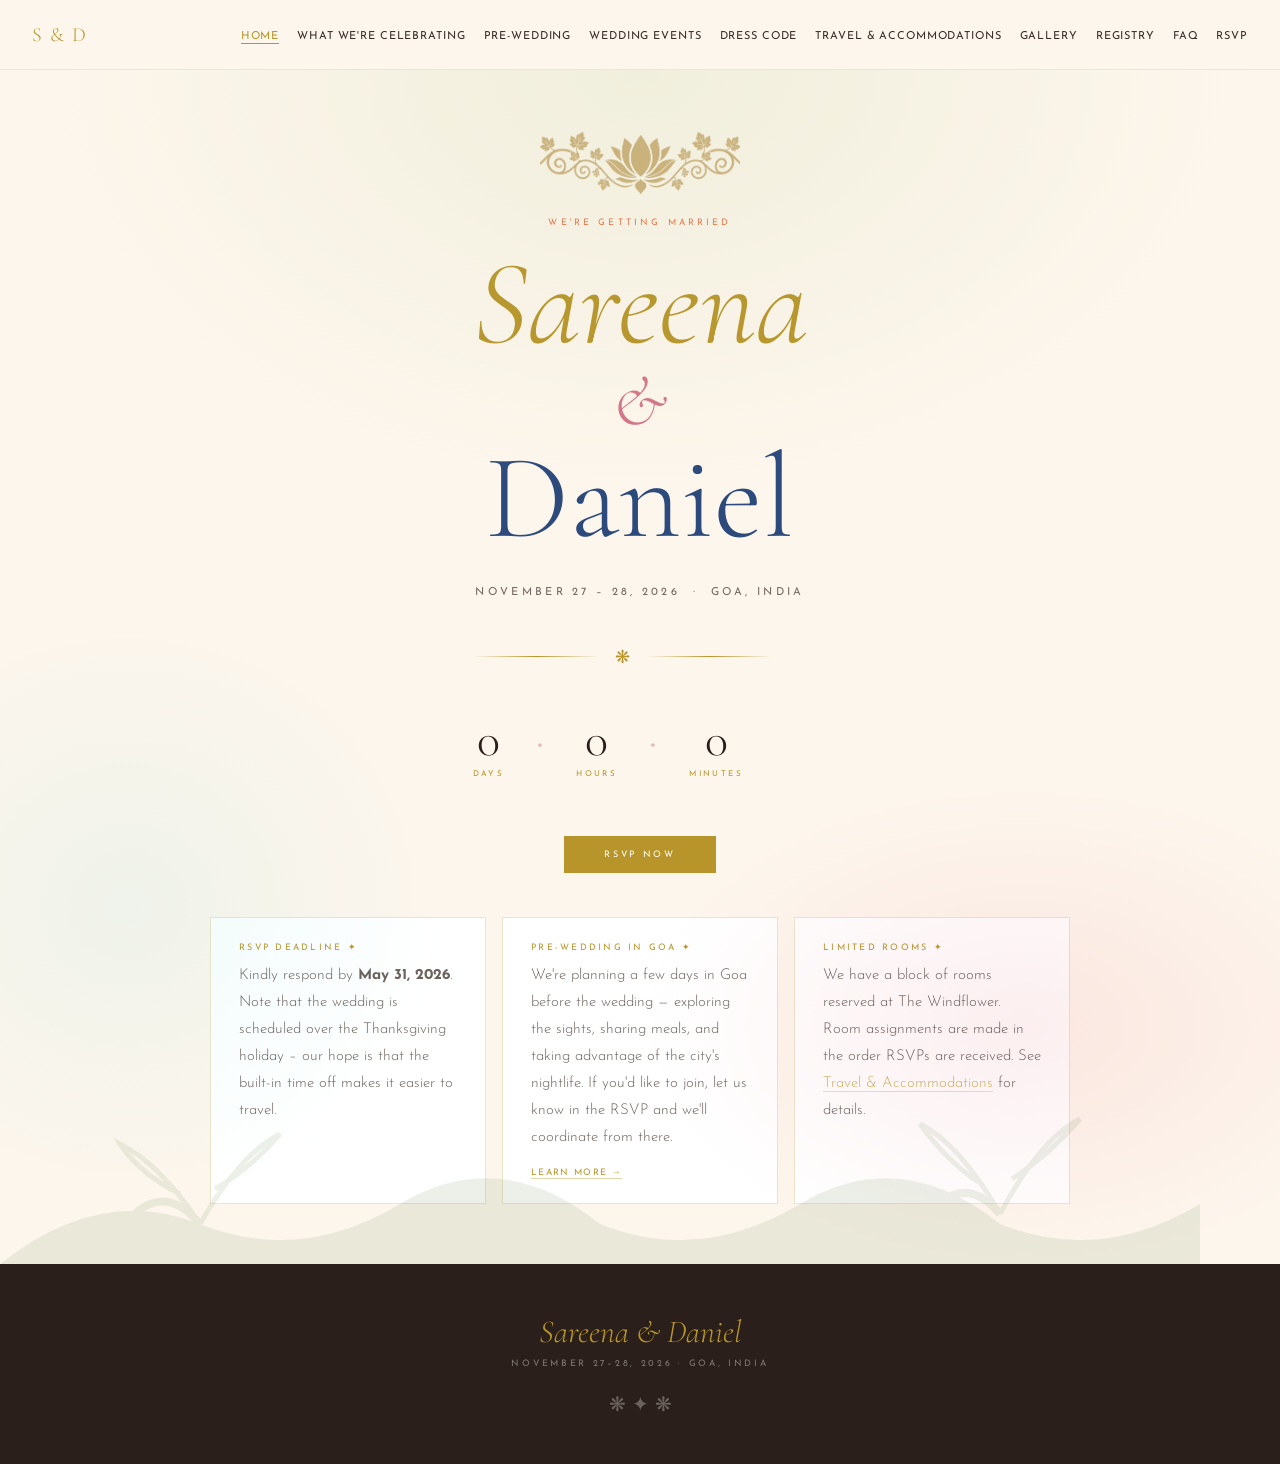
==== index.html @ e0ed277d "Update index.html" ====
<!DOCTYPE html>
<html lang="en">
<head>
<meta charset="UTF-8">
<meta name="viewport" content="width=device-width, initial-scale=1.0">
<title>Home — Sareena & Daniel · November 2026 · Goa</title>
<meta property="og:title" content="Sareena & Daniel · November 2026 · Goa">
<meta property="og:description" content="We're getting married! Join us November 27–28, 2026 in Goa, India.">
<meta property="og:image" content="https://dramirezraftree.github.io/sareenadanielwedding/og-image.jpg">
<meta property="og:url" content="https://dramirezraftree.github.io/sareenadanielwedding/">
<meta property="og:type" content="website">
<meta name="twitter:card" content="summary_large_image">
<link href="https://fonts.googleapis.com/css2?family=Cormorant+Garamond:ital,wght@0,300;0,400;0,600;1,300;1,400&family=Josefin+Sans:wght@200;300;400&family=Noto+Serif:ital@0;1&display=swap" rel="stylesheet">
<link rel="stylesheet" href="styles.css">
</head>
<body>

<nav>
  <a class="nav-monogram" href="index.html">S & D</a>
  <button class="hamburger" onclick="toggleMenu()">&#9776;</button>
  <ul class="nav-links" id="nav-links">
    <li><a href="index.html" class="active-nav">Home</a></li>
    <li><a href="concept.html">What We're Celebrating</a></li>
    <li><a href="prewedding.html">Pre-Wedding</a></li>
    <li><a href="events.html">Wedding Events</a></li>
    <li><a href="dresscode.html">Dress Code</a></li>
    <li><a href="travel.html">Travel & Accommodations</a></li>
    <li><a href="story.html">Gallery</a></li>
    <li><a href="registry.html">Registry</a></li>
    <li><a href="faq.html">FAQ</a></li>
    <li><a href="rsvp.html">RSVP</a></li>
  </ul>
</nav>

<main id="home" class="page-content">
  <div class="home-hero">

    <!-- Top: centered names, countdown, RSVP -->
    <div class="home-hero-left">
      <div class="home-ornament"><img src="lotus-wide.png" style="width:200px;opacity:1;display:block;margin:0 auto;" alt="lotus ornament"></div>
      <p class="home-eyebrow">We're getting married</p>
      <h1 class="home-names">
        <em>Sareena</em>
        <span class="home-ampersand">&</span>
        <span style="color: #2c4a7c;">Daniel</span>
      </h1>
      <p class="home-date">November 27 – 28, 2026 &nbsp;·&nbsp; Goa, India</p>

      <div class="home-divider">
        <div class="home-divider-line"></div>
        <div class="home-divider-lotus">❋</div>
        <div class="home-divider-line"></div>
      </div>

      <div class="countdown" id="countdown">
        <div class="countdown-unit">
          <span class="countdown-num" id="cd-days">—</span>
          <span class="countdown-label">Days</span>
        </div>
        <div class="countdown-dot">·</div>
        <div class="countdown-unit">
          <span class="countdown-num" id="cd-hours">—</span>
          <span class="countdown-label">Hours</span>
        </div>
        <div class="countdown-dot">·</div>
        <div class="countdown-unit">
          <span class="countdown-num" id="cd-mins">—</span>
          <span class="countdown-label">Minutes</span>
        </div>
      </div>

      <a class="btn-primary" href="https://docs.google.com/forms/d/e/1FAIpQLSeM3BhTNq87W_HcuLOuy0IETCmvkxJGmDR7lb1H-H3e1iLuJg/viewform?usp=dialog" target="_blank"><span>RSVP Now</span></a>
    </div>

    <!-- Bottom: three cards side by side -->
    <div class="home-hero-right">
      <div class="home-info-cards">

        <div class="home-info-card">
          <div class="home-info-card-label">RSVP Deadline ✦</div>
          <p>Kindly respond by <strong>May 31, 2026</strong>. Note that the wedding is scheduled over the Thanksgiving holiday – our hope is that the built-in time off makes it easier to travel.</p>
        </div>

        <div class="home-info-card">
          <div class="home-info-card-label">Pre-Wedding in Goa ✦</div>
          <p>We're planning a few days in Goa before the wedding — exploring the sights, sharing meals, and taking advantage of the city's nightlife. If you'd like to join, let us know in the RSVP and we'll coordinate from there.</p>
          <a href="prewedding.html" class="home-info-card-link">Learn more →</a>
        </div>

        <div class="home-info-card">
          <div class="home-info-card-label">Limited Rooms ✦</div>
          <p>We have a block of rooms reserved at The Windflower. Room assignments are made in the order RSVPs are received. See <a href="travel.html" class="home-info-card-inline-link">Travel & Accommodations</a> for details.</p>
        </div>

      </div>
    </div>

  </div>

  <!-- Decorative tropical element -->
  <svg class="home-palms" viewBox="0 0 1200 200" xmlns="http://www.w3.org/2000/svg" preserveAspectRatio="xMidYMax slice">
    <path d="M0,200 Q100,120 200,160 Q300,200 400,140 Q500,80 600,160 Q700,200 800,140 Q900,80 1000,160 Q1100,200 1200,140 L1200,200 Z" fill="#6b8c52"/>
    <path d="M100,200 Q150,100 200,160" stroke="#6b8c52" stroke-width="8" fill="none"/>
    <path d="M200,160 Q160,100 120,80 Q140,110 180,130" stroke="#6b8c52" stroke-width="5" fill="none"/>
    <path d="M200,160 Q240,90 280,70 Q250,105 215,125" stroke="#6b8c52" stroke-width="5" fill="none"/>
    <path d="M900,200 Q950,90 1000,150" stroke="#6b8c52" stroke-width="8" fill="none"/>
    <path d="M1000,150 Q960,80 920,60 Q945,95 978,118" stroke="#6b8c52" stroke-width="5" fill="none"/>
    <path d="M1000,150 Q1040,75 1080,55 Q1048,92 1012,115" stroke="#6b8c52" stroke-width="5" fill="none"/>
  </svg>
</main>

<footer>
  <div class="footer-names">Sareena & Daniel</div>
  <div class="footer-date">November 27–28, 2026 · Goa, India</div>
  <div class="footer-motif">❋ ✦ ❋</div>
</footer>

<script>
  function toggleMenu() {
    const nav = document.getElementById('nav-links');
    nav.classList.toggle('open');
  }

  document.addEventListener('DOMContentLoaded', function() {
    function updateCountdown() {
      const wedding = new Date('2026-11-27T10:00:00+05:30');
      const now = new Date();
      const diff = wedding - now;
      if (diff <= 0) {
        document.getElementById('cd-days').textContent = '0';
        document.getElementById('cd-hours').textContent = '0';
        document.getElementById('cd-mins').textContent = '0';
        return;
      }
      const days  = Math.floor(diff / 86400000);
      const hours = Math.floor((diff % 86400000) / 3600000);
      const mins  = Math.floor((diff % 3600000) / 60000);
      document.getElementById('cd-days').textContent  = days;
      document.getElementById('cd-hours').textContent = hours;
      document.getElementById('cd-mins').textContent  = mins;
    }
    updateCountdown();
    setInterval(updateCountdown, 60000);
  });
</script>

</body>
</html>
---- styles.css ----
:root {
    --cream: #fdf6ed;
    --lotus-pink: #d4748a;
    --hibiscus: #e05c6a;
    --marigold: #e8a020;
    --palm-green: #6b8c52;
    --pistachio: #a8c47a;
    --coral: #e8724a;
    --saffron: #f0a030;
    --antique-gold: #b8952a;
    --temple-gold: #c8a040;
    --aqua: #48c8c8;
    --periwinkle: #8898d0;
    --seafoam: #68c8a0;
    --dusty-blue: #5878a8;
    --pearl: #f0ece4;
    --sand: #d4c4a0;
    --deep: #2a1f1a;
    --text: #3a2e28;
    --nav-h: 70px;
  }

  * { margin: 0; padding: 0; box-sizing: border-box; }

  html { scroll-behavior: smooth; }

  body {
    font-family: 'Josefin Sans', sans-serif;
    background: var(--cream);
    color: var(--text);
    overflow-x: hidden;
  }

  /* ── NAV ── */
  nav {
    position: fixed;
    top: 0; left: 0; right: 0;
    height: var(--nav-h);
    z-index: 1000;
    display: flex;
    align-items: center;
    justify-content: space-between;
    padding: 0 32px;
    background: rgba(253, 246, 237, 0.92);
    backdrop-filter: blur(12px);
    border-bottom: 1px solid rgba(184,149,42,0.18);
    transition: all 0.3s ease;
  }

  .nav-monogram {
    font-family: 'Cormorant Garamond', serif;
    font-size: 20px;
    font-weight: 300;
    letter-spacing: 0.08em;
    color: var(--antique-gold);
    text-decoration: none;
    cursor: pointer;
    white-space: nowrap;
    flex-shrink: 0;
  }

  .nav-links {
    display: flex;
    gap: 18px;
    list-style: none;
    flex-wrap: nowrap;
  }

  .nav-links a {
    font-size: 11px;
    letter-spacing: 0.08em;
    text-transform: uppercase;
    color: var(--text);
    text-decoration: none;
    cursor: pointer;
    position: relative;
    padding-bottom: 2px;
    transition: color 0.2s;
    white-space: nowrap;
  }

  .nav-links a::after {
    content: '';
    position: absolute;
    bottom: 0; left: 0; right: 100%;
    height: 1px;
    background: var(--antique-gold);
    transition: right 0.3s ease;
  }

  .nav-links a:hover { color: var(--antique-gold); }
  .nav-links a:hover::after { right: 0; }

  /* Active nav link */
  .nav-links a.active-nav {
    color: var(--antique-gold);
  }
  .nav-links a.active-nav::after {
    right: 0;
  }

  /* Hamburger button - hidden on desktop */
  .hamburger {
    display: none;
    background: none;
    border: none;
    font-size: 24px;
    cursor: pointer;
    color: var(--antique-gold);
  }

  /* ── PAGES ── */
  .page-content {
    display: block;
    min-height: 100vh;
    padding-top: var(--nav-h);
    animation: fadeUp 0.6s ease both;
  }

  @keyframes fadeUp {
    from { opacity: 0; transform: translateY(24px); }
    to   { opacity: 1; transform: translateY(0); }
  }

  /* ══════════════════════════════════════
     HOME PAGE
  ══════════════════════════════════════ */
  #home {
    background: var(--cream);
    position: relative;
    overflow: hidden;
  }

  .home-hero {
    min-height: calc(100vh - var(--nav-h));
    display: flex;
    flex-direction: column;
    align-items: center;
    justify-content: center;
    text-align: center;
    position: relative;
    padding: 60px 40px;
  }

  .home-hero::before {
    content: '';
    position: absolute;
    inset: 0;
    background:
      radial-gradient(ellipse 80% 60% at 50% 0%, rgba(168,196,122,0.15) 0%, transparent 60%),
      radial-gradient(ellipse 60% 40% at 80% 80%, rgba(224,92,106,0.10) 0%, transparent 50%),
      radial-gradient(ellipse 50% 50% at 10% 70%, rgba(72,200,200,0.08) 0%, transparent 50%);
    pointer-events: none;
  }

  .home-ornament {
    color: var(--antique-gold);
    font-size: 32px;
    opacity: 0.6;
    margin-bottom: 24px;
    animation: float 4s ease-in-out infinite;
  }

  @keyframes float {
    0%,100% { transform: translateY(0); }
    50% { transform: translateY(-8px); }
  }

  .home-eyebrow {
    font-size: 9px;
    letter-spacing: 0.35em;
    text-transform: uppercase;
    color: var(--coral);
    margin-bottom: 20px;
  }

  .home-names {
    font-family: 'Cormorant Garamond', serif;
    font-size: clamp(64px, 10vw, 120px);
    font-weight: 300;
    line-height: 0.95;
    color: var(--deep);
    margin-bottom: 8px;
  }

  .home-names em {
    font-style: italic;
    color: var(--antique-gold);
  }

  .home-ampersand {
    display: block;
    font-family: 'Cormorant Garamond', serif;
    font-size: clamp(40px, 6vw, 72px);
    font-style: italic;
    color: var(--lotus-pink);
    line-height: 1;
    margin: 4px 0;
  }

  .home-date {
    font-size: 11px;
    letter-spacing: 0.3em;
    text-transform: uppercase;
    color: var(--text);
    opacity: 0.7;
    margin: 32px 0 48px;
  }

  .home-divider {
    display: flex;
    align-items: center;
    gap: 16px;
    margin-bottom: 48px;
    width: 300px;
  }

  .home-divider-line {
    flex: 1;
    height: 1px;
    background: linear-gradient(to right, transparent, var(--antique-gold), transparent);
  }

  .home-divider-lotus {
    color: var(--antique-gold);
    font-size: 18px;
  }

  .countdown {
    display: flex;
    gap: 32px;
    margin-bottom: 56px;
  }

  .countdown-unit {
    text-align: center;
  }

  .countdown-num {
    font-family: 'Cormorant Garamond', serif;
    font-size: 48px;
    font-weight: 300;
    color: var(--deep);
    line-height: 1;
    display: block;
  }

  .countdown-label {
    font-size: 8px;
    letter-spacing: 0.3em;
    text-transform: uppercase;
    color: var(--antique-gold);
    margin-top: 4px;
  }

  .countdown-dot {
    font-family: 'Cormorant Garamond', serif;
    font-size: 40px;
    color: var(--lotus-pink);
    align-self: center;
    margin-bottom: 16px;
    opacity: 0.5;
  }

  .btn-primary {
    display: inline-block;
    padding: 14px 40px;
    background: var(--antique-gold);
    color: white;
    font-size: 9px;
    letter-spacing: 0.3em;
    text-transform: uppercase;
    text-decoration: none;
    cursor: pointer;
    border: none;
    transition: all 0.3s ease;
    position: relative;
    overflow: hidden;
  }

  .btn-primary::before {
    content: '';
    position: absolute;
    inset: 0;
    background: var(--coral);
    transform: scaleX(0);
    transform-origin: left;
    transition: transform 0.3s ease;
  }

  .btn-primary:hover::before { transform: scaleX(1); }
  .btn-primary span { position: relative; z-index: 1; }

  .home-palms {
    position: absolute;
    bottom: 0;
    left: 0; right: 0;
    height: 200px;
    pointer-events: none;
    opacity: 0.12;
  }

  /* Home info cards */
  .home-info-cards {
    display: grid;
    grid-template-columns: 1fr 1fr 1fr;
    gap: 16px;
    width: 100%;
    max-width: 860px;
    margin: 40px auto 0;
  }

  .home-info-card {
    padding: 24px 28px;
    border: 1px solid rgba(184,149,42,0.25);
    text-align: left;
    background: white;
  }

  .home-info-card-label {
    font-size: 9px;
    letter-spacing: 0.25em;
    text-transform: uppercase;
    color: var(--antique-gold);
    margin-bottom: 10px;
  }

  .home-info-card p {
    font-size: 13px;
    line-height: 1.8;
    color: var(--text);
    opacity: 0.75;
    font-weight: 300;
    margin-bottom: 12px;
  }

  .home-info-card p:last-child {
    margin-bottom: 0;
  }

  .home-info-card-link {
    font-size: 9px;
    letter-spacing: 0.15em;
    text-transform: uppercase;
    color: var(--antique-gold);
    text-decoration: none;
    border-bottom: 1px solid rgba(184,149,42,0.4);
    padding-bottom: 1px;
  }

  .home-info-card-inline-link {
    color: var(--antique-gold);
    text-decoration: none;
    border-bottom: 1px solid rgba(184,149,42,0.4);
  }

  /* ══════════════════════════════════════
     PAGE HEADER (shared)
  ══════════════════════════════════════ */
  .page-header {
    padding: 80px 60px 48px;
    text-align: center;
    position: relative;
  }

  .page-eyebrow {
    font-size: 9px;
    letter-spacing: 0.35em;
    text-transform: uppercase;
    color: var(--coral);
    margin-bottom: 16px;
  }

  .page-title {
    font-family: 'Cormorant Garamond', serif;
    font-size: clamp(40px, 6vw, 72px);
    font-weight: 300;
    font-style: italic;
    color: var(--deep);
    line-height: 1.1;
  }

  .page-rule {
    width: 60px;
    height: 1px;
    background: var(--antique-gold);
    margin: 24px auto 0;
  }

  /* ══════════════════════════════════════
     STORY PAGE
  ══════════════════════════════════════ */
  .story-timeline {
    max-width: 760px;
    margin: 0 auto;
    padding: 40px 40px 100px;
  }

  .story-item {
    display: grid;
    grid-template-columns: 120px 1px 1fr;
    gap: 0 32px;
    margin-bottom: 64px;
    position: relative;
  }

  .story-year {
    font-family: 'Cormorant Garamond', serif;
    font-size: 36px;
    font-weight: 300;
    color: var(--antique-gold);
    text-align: right;
    line-height: 1;
    padding-top: 4px;
  }

  .story-line {
    background: linear-gradient(to bottom, var(--antique-gold), transparent);
    position: relative;
  }

  .story-line::before {
    content: '';
    position: absolute;
    top: 8px;
    left: 50%;
    transform: translateX(-50%);
    width: 10px;
    height: 10px;
    border-radius: 50%;
    background: var(--antique-gold);
    box-shadow: 0 0 0 3px var(--cream), 0 0 0 4px var(--antique-gold);
  }

  .story-content { padding-top: 0; }

  .story-title {
    font-family: 'Cormorant Garamond', serif;
    font-size: 24px;
    font-weight: 400;
    color: var(--deep);
    margin-bottom: 10px;
  }

  .story-text {
    font-size: 13px;
    line-height: 1.8;
    color: var(--text);
    opacity: 0.8;
    font-weight: 300;
  }

  .story-tag {
    display: inline-block;
    margin-top: 12px;
    padding: 4px 12px;
    font-size: 8px;
    letter-spacing: 0.2em;
    text-transform: uppercase;
    border: 1px solid currentColor;
  }

  /* ══════════════════════════════════════
     EVENTS PAGE
  ══════════════════════════════════════ */
  .events-grid {
    display: grid;
    grid-template-columns: 1fr;
    gap: 2px;
    padding: 0 0 80px;
    max-width: 1100px;
    margin: 0 auto;
  }

  .events-day-header {
    display: flex;
    align-items: center;
    gap: 20px;
    padding: 48px 40px 28px;
  }

  .events-day-rule {
    flex: 1;
    height: 1px;
    background: rgba(184,149,42,0.25);
  }

  .events-day-label {
    display: flex;
    flex-direction: row;
    align-items: baseline;
    gap: 16px;
    white-space: nowrap;
  }

  .events-day-number {
    font-family: 'Cormorant Garamond', serif;
    font-size: 42px;
    font-weight: 400;
    color: var(--deep);
    letter-spacing: 0.02em;
    line-height: 1;
  }

  .events-day-date {
    font-size: 9px;
    letter-spacing: 0.2em;
    text-transform: uppercase;
    color: var(--antique-gold);
    white-space: nowrap;
  }

  .event-card {
    position: relative;
    overflow: hidden;
    display: grid;
    grid-template-columns: 360px 1fr;
    height: 480px;
    background: #fdf9f4;
    align-items: stretch;
    border: 1px solid rgba(184,149,42,0.15);
    margin-bottom: 16px;
  }

  .event-card-photo {
    overflow: hidden;
    position: relative;
    flex-shrink: 0;
    align-self: stretch;
    padding: 24px;
  }

  .event-card-photo img {
    width: 100%;
    height: 100%;
    object-fit: cover;
    object-position: center;
    display: block;
    border-radius: 4px;
    transition: transform 0.5s ease;
  }

  .event-card:hover .event-card-photo img {
    transform: scale(1.03);
  }

  .event-card-body {
    padding: 48px 52px 48px 28px;
    display: flex;
    flex-direction: column;
    gap: 28px;
    overflow: hidden;
  }

  .event-card.mehendi { background: rgba(168,196,122,0.12); }
  .event-card.sangeet { background: rgba(168,168,224,0.12); }
  .event-card.haldi   { background: rgba(240,184,48,0.10); }
  .event-card.wedding { background: rgba(232,114,74,0.10); }
  .event-card.reception { background: rgba(184,192,200,0.12); }

  .event-card-top {
    display: flex;
    flex-direction: column;
  }

  .event-card-title {
    display: flex;
    flex-direction: column;
    margin-bottom: 20px;
  }

  .event-card-meta {
    display: flex;
    flex-direction: row;
    align-items: center;
    gap: 32px;
    flex-wrap: wrap;
  }

  .event-card-divider {
    height: 1px;
    background: rgba(58,46,40,0.12);
  }

  .event-description {
    font-size: 13px;
    line-height: 1.9;
    color: var(--text);
    font-weight: 300;
    max-width: 820px;
    opacity: 0.85;
  }

  .event-icon {
    font-size: 32px;
    margin-bottom: 12px;
    opacity: 0.9;
  }

  .event-name {
    font-family: 'Cormorant Garamond', serif;
    font-size: 48px;
    font-weight: 300;
    color: var(--deep);
    line-height: 1;
    margin-bottom: 12px;
  }

  .event-subtitle {
    font-size: 9px;
    letter-spacing: 0.25em;
    text-transform: uppercase;
    color: var(--antique-gold);
    margin-bottom: 0;
  }

  .event-details {
    display: flex;
    flex-direction: column;
    gap: 6px;
  }

  .event-detail {
    display: flex;
    align-items: center;
    gap: 10px;
    font-size: 12px;
    color: var(--text);
    font-weight: 300;
    opacity: 0.75;
  }

  .event-detail-icon { font-size: 14px; opacity: 0.8; }

  .event-palette {
    display: flex;
    gap: 6px;
    margin-top: 20px;
  }

  .palette-dot {
    width: 16px;
    height: 16px;
    border-radius: 50%;
    border: 2px solid rgba(255,255,255,0.5);
  }

  /* ══════════════════════════════════════
     DRESS CODE PAGE
  ══════════════════════════════════════ */
  .dress-intro {
    max-width: 680px;
    margin: 0 auto;
    padding: 0 40px 60px;
    text-align: center;
  }

  .dress-intro p {
    font-size: 14px;
    line-height: 1.9;
    color: var(--text);
    opacity: 0.8;
    font-weight: 300;
  }

  .dress-events {
    display: grid;
    grid-template-columns: 1fr;
    gap: 24px;
    max-width: 1000px;
    margin: 0 auto;
    padding: 0 40px 80px;
  }

  .dress-card {
    border: 1px solid rgba(184,149,42,0.2);
    padding: 40px 36px;
    position: relative;
    background: white;
    transition: box-shadow 0.3s ease;
  }

  .dress-card:hover {
    box-shadow: 0 12px 40px rgba(184,149,42,0.12);
  }

  .dress-card-accent {
    position: absolute;
    top: 0; left: 0;
    width: 4px;
    height: 100%;
  }

  .dress-card.mehendi .dress-card-accent { background: linear-gradient(to bottom, #a8c47a, #d4748a); }
  .dress-card.sangeet .dress-card-accent { background: linear-gradient(to bottom, #8898d0, #48c8c8); }
  .dress-card.haldi .dress-card-accent   { background: linear-gradient(to bottom, #f5d76e, #e8a020); }
  .dress-card.wedding-ceremony .dress-card-accent { background: linear-gradient(to bottom, #e8724a, #c8a040); }
  .dress-card.reception .dress-card-accent { background: linear-gradient(to bottom, #e8e0d0, #7898b8); }

  .dress-event-name {
    font-family: 'Cormorant Garamond', serif;
    font-size: 28px;
    font-weight: 400;
    color: var(--deep);
    margin-bottom: 4px;
  }

  .dress-event-time {
    font-size: 9px;
    letter-spacing: 0.2em;
    text-transform: uppercase;
    color: var(--antique-gold);
    margin-bottom: 8px;
  }

  /* Theme name — second dress-event-time in each card */
  .dress-card-header .dress-event-time:last-child {
    color: #a0a8b0;
    margin-bottom: 20px;
  }

  .dress-palette-label {
    font-size: 9px;
    letter-spacing: 0.2em;
    text-transform: uppercase;
    color: var(--text);
    opacity: 0.5;
    margin-bottom: 10px;
  }

  .dress-swatches {
    display: flex;
    gap: 8px;
    flex-wrap: wrap;
    margin-bottom: 20px;
  }

  .swatch {
    display: flex;
    flex-direction: column;
    align-items: center;
    gap: 4px;
  }

  .swatch-color {
    width: 32px;
    height: 32px;
    border-radius: 50%;
    border: 2px solid rgba(0,0,0,0.06);
  }

  .swatch-name {
    font-size: 7px;
    letter-spacing: 0.05em;
    text-transform: uppercase;
    color: var(--text);
    opacity: 0.5;
    text-align: center;
    max-width: 40px;
  }

  .dress-note {
    font-size: 12px;
    line-height: 1.8;
    color: var(--text);
    opacity: 0.7;
    font-weight: 300;
    border-top: 1px solid rgba(184,149,42,0.15);
    padding-top: 16px;
    margin-top: 4px;
  }

  .dress-general {
    background: linear-gradient(135deg, var(--deep) 0%, #3a2e28 100%);
    max-width: 1000px;
    margin: 0 auto 80px;
    padding: 56px 60px;
    display: grid;
    grid-template-columns: 1fr 1fr;
    gap: 48px;
    color: white;
  }

  .dress-general-title {
    font-family: 'Cormorant Garamond', serif;
    font-size: 28px;
    font-weight: 300;
    font-style: italic;
    color: var(--antique-gold);
    grid-column: 1 / -1;
    margin-bottom: -24px;
  }

  .dress-tip h4 {
    font-size: 9px;
    letter-spacing: 0.25em;
    text-transform: uppercase;
    color: var(--marigold);
    margin-bottom: 10px;
  }

  .dress-tip p {
    font-size: 13px;
    line-height: 1.8;
    color: rgba(255,255,255,0.75);
    font-weight: 300;
  }

  .dress-card-header {
    margin-bottom: 24px;
  }

  .dress-card-columns {
    display: grid;
    grid-template-columns: 1fr 1fr 1fr;
    gap: 32px;
    margin-bottom: 28px;
  }

  .dress-column-label {
    font-size: 8px;
    letter-spacing: 0.2em;
    text-transform: uppercase;
    color: var(--antique-gold);
    margin-bottom: 8px;
  }

  .dress-card-colors {
    border-top: 1px solid rgba(184,149,42,0.15);
    padding-top: 20px;
  }

  .dress-card-colors .dress-palette-label {
    margin-bottom: 12px;
  }

  .dress-card-colors .dress-swatches {
    flex-wrap: nowrap;
    gap: 20px;
  }

  .dress-card-colors .swatch-color {
    width: 44px;
    height: 44px;
  }

  /* ══════════════════════════════════════
     TRAVEL PAGE
  ══════════════════════════════════════ */
  .travel-sections {
    max-width: 900px;
    margin: 0 auto;
    padding: 0 40px 80px;
  }

  .travel-section {
    margin-bottom: 60px;
  }

  .travel-section-title {
    font-family: 'Cormorant Garamond', serif;
    font-size: 32px;
    font-weight: 400;
    color: var(--deep);
    margin-bottom: 8px;
    display: flex;
    align-items: center;
    gap: 12px;
  }

  .travel-section-rule {
    flex: 1;
    height: 1px;
    background: linear-gradient(to right, var(--antique-gold), transparent);
  }

  .travel-cards {
    display: grid;
    grid-template-columns: repeat(auto-fit, minmax(260px, 1fr));
    gap: 16px;
    margin-top: 24px;
  }

  #prewedding .travel-cards {
    grid-template-columns: 1fr 1fr;
  }

  #prewedding .travel-section:last-child .travel-cards {
    grid-template-columns: repeat(auto-fit, minmax(260px, 1fr));
  }

  .travel-card {
    background: white;
    border: 1px solid rgba(184,149,42,0.15);
    overflow: hidden;
  }

  .travel-card-image {
    width: 100%;
    aspect-ratio: 1 / 1;
    object-fit: cover;
    display: block;
    background: var(--pearl);
  }

  .travel-card-body {
    padding: 24px 24px 28px;
    display: flex;
    flex-direction: column;
  }

  .travel-card-body h4 {
    min-height: 52px;
  }

  .travel-card.travel-card-simple {
    padding: 28px 24px;
  }

  .travel-card.travel-card-simple h4 {
    min-height: 52px;
    display: flex;
    align-items: flex-start;
  }

  .travel-card h4 {
    font-family: 'Cormorant Garamond', serif;
    font-size: 20px;
    color: var(--deep);
    margin-bottom: 6px;
    display: flex;
    align-items: flex-start;
  }

  .travel-card .tag {
    display: inline-block;
    padding: 3px 10px;
    font-size: 7px;
    letter-spacing: 0.2em;
    text-transform: uppercase;
    background: var(--pearl);
    color: var(--antique-gold);
    margin-bottom: 12px;
  }

  .travel-card p {
    font-size: 12px;
    line-height: 1.8;
    color: var(--text);
    opacity: 0.7;
    font-weight: 300;
  }

  .travel-tip-box {
    background: linear-gradient(135deg, rgba(168,196,122,0.12), rgba(72,200,200,0.08));
    border: 1px solid rgba(168,196,122,0.3);
    padding: 28px 32px;
    margin-top: 20px;
  }

  .travel-tip-box h4 {
    font-size: 9px;
    letter-spacing: 0.25em;
    text-transform: uppercase;
    color: var(--palm-green);
    margin-bottom: 8px;
    word-break: break-word;
    hyphens: none;
    line-height: 1.6;
  }

  .travel-tip-box p {
    font-size: 13px;
    line-height: 1.8;
    color: var(--text);
    opacity: 0.75;
    font-weight: 300;
    margin-bottom: 16px;
  }

  .travel-tip-box p:last-child {
    margin-bottom: 0;
  }

  /* ══════════════════════════════════════
     REGISTRY PAGE
  ══════════════════════════════════════ */
  .registry-hero {
    max-width: 680px;
    margin: 0 auto;
    padding: 0 40px 60px;
    text-align: center;
  }

  .registry-hero p {
    font-size: 14px;
    line-height: 1.9;
    color: var(--text);
    opacity: 0.8;
    font-weight: 300;
  }

  .registry-cards {
    display: grid;
    grid-template-columns: repeat(auto-fit, minmax(280px, 1fr));
    gap: 24px;
    max-width: 900px;
    margin: 0 auto;
    padding: 0 40px 80px;
  }

  .registry-card {
    border: 1px solid rgba(184,149,42,0.2);
    padding: 48px 36px;
    text-align: center;
    transition: all 0.3s ease;
    background: white;
    cursor: pointer;
    display: flex;
    flex-direction: column;
    align-items: center;
  }

  .registry-card p {
    flex: 1;
  }

  .registry-card:hover {
    border-color: var(--antique-gold);
    box-shadow: 0 12px 48px rgba(184,149,42,0.15);
    transform: translateY(-4px);
  }

  .registry-card-icon { font-size: 40px; margin-bottom: 20px; }

  .registry-card-ornament {
    font-family: 'Cormorant Garamond', serif;
    font-size: 36px;
    color: var(--antique-gold);
    opacity: 0.6;
    margin-bottom: 20px;
    display: block;
  }

  .registry-card h3 {
    font-family: 'Cormorant Garamond', serif;
    font-size: 28px;
    font-weight: 400;
    color: var(--deep);
    margin-bottom: 12px;
  }

  .registry-card p {
    font-size: 12px;
    line-height: 1.8;
    color: var(--text);
    opacity: 0.65;
    font-weight: 300;
    margin-bottom: 28px;
  }

  .btn-outline {
    display: inline-block;
    padding: 11px 28px;
    border: 1px solid var(--antique-gold);
    font-size: 9px;
    letter-spacing: 0.2em;
    text-transform: uppercase;
    color: var(--antique-gold);
    text-decoration: none;
    cursor: pointer;
    transition: all 0.3s ease;
    background: none;
  }

  .btn-outline:hover {
    background: var(--antique-gold);
    color: white;
  }

  /* ══════════════════════════════════════
     RSVP PAGE
  ══════════════════════════════════════ */
  .rsvp-wrapper {
    max-width: 720px;
    margin: 0 auto;
    padding: 0 40px 80px;
  }

  .rsvp-note {
    text-align: center;
    background: linear-gradient(135deg, rgba(224,92,106,0.08), rgba(232,114,74,0.06));
    border: 1px solid rgba(224,92,106,0.2);
    padding: 28px 36px;
    margin-bottom: 40px;
  }

  .rsvp-note h3 {
    font-family: 'Cormorant Garamond', serif;
    font-size: 22px;
    color: var(--deep);
    margin-bottom: 8px;
  }

  .rsvp-note p {
    font-size: 12px;
    line-height: 1.8;
    color: var(--text);
    opacity: 0.75;
    font-weight: 300;
  }

  .rsvp-deadline {
    font-family: 'Cormorant Garamond', serif;
    font-size: 18px;
    color: var(--hibiscus);
    margin-top: 10px;
  }

  .rsvp-form-container {
    background: white;
    border: 1px solid rgba(184,149,42,0.15);
    padding: 8px;
    min-height: 600px;
    display: flex;
    align-items: center;
    justify-content: center;
    position: relative;
  }

  .rsvp-placeholder {
    text-align: center;
    padding: 60px 40px;
  }

  .rsvp-placeholder-icon { font-size: 48px; margin-bottom: 20px; opacity: 0.4; }

  .rsvp-placeholder-ornament {
    font-family: 'Cormorant Garamond', serif;
    font-size: 40px;
    color: var(--antique-gold);
    opacity: 0.4;
    margin-bottom: 20px;
    display: block;
  }

  .rsvp-placeholder h3 {
    font-family: 'Cormorant Garamond', serif;
    font-size: 28px;
    font-weight: 300;
    color: var(--deep);
    margin-bottom: 12px;
  }

  .rsvp-placeholder p {
    font-size: 12px;
    line-height: 1.8;
    color: var(--text);
    opacity: 0.55;
    font-weight: 300;
    max-width: 360px;
    margin: 0 auto 28px;
  }

  /* ══════════════════════════════════════
     FOOTER
  ══════════════════════════════════════ */
  footer {
    background: var(--deep);
    color: white;
    text-align: center;
    padding: 48px 40px;
  }

  .footer-names {
    font-family: 'Cormorant Garamond', serif;
    font-size: 32px;
    font-weight: 300;
    font-style: italic;
    color: var(--antique-gold);
    margin-bottom: 8px;
  }

  .footer-date {
    font-size: 9px;
    letter-spacing: 0.3em;
    text-transform: uppercase;
    color: rgba(255,255,255,0.4);
    margin-bottom: 24px;
  }

  .footer-motif { font-size: 20px; opacity: 0.3; }

  /* ══════════════════════════════════════
     DECORATIVE ELEMENTS
  ══════════════════════════════════════ */
  .lotus-divider {
    text-align: center;
    color: var(--antique-gold);
    font-size: 24px;
    opacity: 0.35;
    margin: 20px 0;
    letter-spacing: 12px;
  }

  /* ══════════════════════════════════════
     FAQ PAGE
  ══════════════════════════════════════ */
  .faq-sections {
    max-width: 820px;
    margin: 0 auto;
    padding: 0 40px 80px;
  }

  .faq-section {
    margin-bottom: 56px;
  }

  .faq-section-title {
    font-size: 9px;
    letter-spacing: 0.3em;
    text-transform: uppercase;
    color: var(--antique-gold);
    margin-bottom: 24px;
    padding-bottom: 10px;
    border-bottom: 1px solid rgba(184,149,42,0.2);
  }

  .faq-item {
    padding: 24px 0;
    border-bottom: 1px solid rgba(184,149,42,0.1);
  }

  .faq-q {
    font-family: 'Cormorant Garamond', serif;
    font-size: 20px;
    font-weight: 400;
    color: var(--deep);
    margin-bottom: 10px;
    line-height: 1.3;
  }

  .faq-a {
    font-size: 13px;
    line-height: 1.85;
    color: var(--text);
    opacity: 0.75;
    font-weight: 300;
  }

  .faq-a strong {
    color: var(--text);
    opacity: 1;
    font-weight: 400;
  }

  .faq-placeholder {
    display: inline-block;
    background: rgba(184,149,42,0.12);
    color: var(--antique-gold);
    font-size: 11px;
    padding: 2px 8px;
    border-radius: 2px;
    letter-spacing: 0.05em;
  }

  .faq-link {
    color: var(--antique-gold);
    text-decoration: none;
    border-bottom: 1px solid rgba(184,149,42,0.4);
    cursor: pointer;
  }

  .travel-section-intro {
    font-size: 13px;
    color: var(--text);
    opacity: 0.65;
    font-weight: 300;
    line-height: 1.8;
    margin-bottom: 28px;
  }

  .page-intro {
    font-size: 13px;
    opacity: 0.6;
    font-weight: 300;
    margin-top: 20px;
    max-width: 600px;
    margin-left: auto;
    margin-right: auto;
    line-height: 1.8;
  }

  /* ══════════════════════════════════════
     GALLERY PAGE
  ══════════════════════════════════════ */
  .gallery-wrapper {
    max-width: 1100px;
    margin: 0 auto;
    padding: 0 40px 100px;
  }

  .gallery-grid {
    display: grid;
    grid-template-columns: 1fr 1fr 1fr;
    gap: 5px;
  }

  .gallery-grid > div {
    overflow: hidden;
    min-height: 0;
  }

  .gallery-grid img {
    width: 100%;
    height: 100%;
    object-fit: cover;
    display: block;
    object-position: center;
  }

  /* ══════════════════════════════════════
     CONCEPT PAGE
  ══════════════════════════════════════ */
  .concept-body {
    max-width: 680px;
    margin: 0 auto;
    padding: 0 40px 100px;
  }

  .concept-ornament-top {
    text-align: center;
    font-size: 28px;
    color: var(--antique-gold);
    opacity: 0.5;
    margin-bottom: 40px;
  }

  .concept-ornament-bottom {
    text-align: center;
    font-size: 20px;
    color: var(--antique-gold);
    opacity: 0.35;
    margin-top: 48px;
    letter-spacing: 12px;
  }

  .concept-lead {
    font-family: 'Cormorant Garamond', serif;
    font-size: 28px;
    font-weight: 300;
    font-style: italic;
    color: var(--deep);
    line-height: 1.5;
    text-align: center;
    margin-bottom: 40px;
  }

  .concept-divider {
    display: flex;
    align-items: center;
    gap: 16px;
    margin: 40px 0;
  }

  .concept-divider-line {
    flex: 1;
    height: 1px;
    background: linear-gradient(to right, transparent, rgba(184,149,42,0.4), transparent);
  }

  .concept-divider-diamond {
    color: var(--antique-gold);
    font-size: 14px;
    opacity: 0.6;
    flex-shrink: 0;
  }

  .concept-text {
    font-size: 14px;
    line-height: 2;
    color: var(--text);
    opacity: 0.8;
    font-weight: 300;
    margin-bottom: 28px;
  }

  .concept-closing {
    font-family: 'Cormorant Garamond', serif;
    font-size: 22px;
    font-weight: 300;
    font-style: italic;
    color: var(--deep);
    line-height: 1.6;
    text-align: center;
    margin-bottom: 0;
  }

  /* ══════════════════════════════════════
     VENUE SHOWCASE
  ══════════════════════════════════════ */
  .venue-showcase {
    background: var(--deep);
    padding: 48px 40px 40px;
    margin-bottom: 28px;
  }

  .venue-showcase-eyebrow {
    font-size: 9px;
    letter-spacing: 0.25em;
    text-transform: uppercase;
    color: var(--antique-gold);
    margin-bottom: 12px;
  }

  .venue-showcase-title {
    font-family: 'Cormorant Garamond', serif;
    font-size: 36px;
    font-weight: 300;
    color: white;
    margin-bottom: 16px;
  }

  .venue-showcase-desc {
    font-size: 13px;
    line-height: 1.9;
    color: rgba(255,255,255,0.7);
    font-weight: 300;
    max-width: 680px;
    margin-bottom: 36px;
  }

  .venue-photo-grid {
    display: grid;
    grid-template-columns: 1fr 1fr;
    gap: 3px;
  }

  .venue-photo-cell {
    position: relative;
    overflow: hidden;
    aspect-ratio: 16 / 9;
  }

  .venue-photo-cell img {
    width: 100%;
    height: 100%;
    object-fit: cover;
    display: block;
  }

  .venue-photo-caption {
    position: absolute;
    bottom: 0;
    left: 0;
    right: 0;
    padding: 16px 20px;
    background: linear-gradient(to top, rgba(0,0,0,0.7), transparent);
  }

  .venue-photo-label {
    font-size: 9px;
    letter-spacing: 0.2em;
    text-transform: uppercase;
    color: var(--antique-gold);
    margin-bottom: 2px;
  }

  .venue-photo-desc {
    font-size: 12px;
    color: white;
    font-weight: 300;
  }

  /* ══════════════════════════════════════
     MOBILE (max-width: 768px)
  ══════════════════════════════════════ */
  @media (max-width: 768px) {

    /* NAV */
    nav {
      padding: 0 20px;
      flex-wrap: wrap;
      height: auto;
      min-height: var(--nav-h);
    }

    .hamburger {
      display: block;
    }

    .nav-links {
      display: none;
      flex-direction: column;
      width: 100%;
      text-align: center;
      padding: 10px 0 20px;
      background: rgba(253, 246, 237, 0.98);
    }

    .nav-links.open {
      display: flex;
    }

    .nav-links li {
      padding: 10px 0;
    }

    .nav-links a {
      font-size: 10px;
      letter-spacing: 0.12em;
    }

    /* EVENTS PAGE */
    .event-card {
      grid-template-columns: 1fr;
      height: auto;
      align-items: unset;
    }

    .event-card-photo {
      height: 260px;
      align-self: unset;
      padding: 16px 16px 0;
    }

    .event-card-body {
      padding: 28px 24px 36px;
      gap: 20px;
      overflow: visible;
    }

    .event-name {
      font-size: 36px;
    }

    /* GENERAL LAYOUT */
    .events-grid { padding: 0 0 40px; }
    .page-header { padding: 48px 24px 32px; }
    .page-intro { padding: 0 4px; }
    .concept-body { padding: 0 24px 60px; }
    .concept-lead { font-size: 22px; }
    .concept-closing { font-size: 18px; }
    .dress-events { grid-template-columns: 1fr; padding: 0 20px 60px; }
    .dress-card-columns { grid-template-columns: 1fr; gap: 20px; }
    .dress-card-colors .dress-swatches { flex-wrap: nowrap; gap: 6px; justify-content: space-between; }
    .dress-card-colors .swatch-color { width: 28px; height: 28px; }
    .dress-card-colors .swatch-name { font-size: 5.5px; max-width: 36px; letter-spacing: 0; }
    .dress-general { grid-template-columns: 1fr; padding: 40px 28px; }
    .dress-general-title { grid-column: 1; }
    .story-item { grid-template-columns: 80px 1px 1fr; }
    .story-timeline { padding: 40px 20px 80px; }
    .travel-sections { padding: 0 20px 60px; }
    .travel-cards { grid-template-columns: 1fr; }
    #prewedding .travel-cards { grid-template-columns: 1fr; }
    #prewedding .travel-section:last-child .travel-cards { grid-template-columns: 1fr; }
    .travel-card-image { aspect-ratio: 16 / 9; }
    .faq-sections { padding: 0 20px 60px; }
    .registry-cards { padding: 0 20px 60px; }
    .rsvp-wrapper { padding: 0 20px 60px; }
    .dress-intro { padding: 0 20px 40px; }
    .registry-hero { padding: 0 20px 40px; }
    .travel-section-title { font-size: 24px; }
    .venue-showcase { padding: 32px 20px 28px; }
    .venue-showcase-title { font-size: 26px; }
    .venue-photo-grid { grid-template-columns: 1fr; }
    .venue-photo-cell { aspect-ratio: 4 / 3; }

    /* GALLERY PAGE */
    .gallery-wrapper { padding: 0 8px 60px; }
    .gallery-wrapper div[style*="grid-template-columns"] { grid-template-columns: 1fr !important; height: auto !important; gap: 3px !important; margin-bottom: 3px !important; }
    .gallery-wrapper div[style*="grid-template-columns"] > div { min-height: 240px; }
    .gallery-wrapper div[style*="height"] { height: auto !important; }

    /* HOME PAGE */
    .home-hero {
      padding: 40px 24px;
    }
    .home-hero-left {
      display: flex;
      flex-direction: column;
      align-items: center;
      text-align: center;
      width: 100%;
    }
    .countdown {
      justify-content: center;
    }
    .home-hero-right { margin-top: 32px; }
    .home-info-cards {
      grid-template-columns: 1fr;
    }
    .home-names { font-size: 48px; }
    .countdown { gap: 20px; }
    .countdown-num { font-size: 36px; }
    .home-info-card { padding: 16px 20px; }
  }

  /* ══════════════════════════════════════
     DESKTOP READABILITY BUMP (min-width: 769px)
  ══════════════════════════════════════ */
  @media (min-width: 769px) {
    .story-text          { font-size: 15px; }
    .event-description   { font-size: 15px; }
    .event-detail        { font-size: 14px; }
    .faq-a               { font-size: 15px; }
    .faq-q               { font-size: 22px; }
    .dress-note          { font-size: 14px; }
    .dress-tip p         { font-size: 15px; }
    .dress-intro p       { font-size: 16px; }
    .travel-card p       { font-size: 14px; }
    .travel-tip-box p    { font-size: 15px; }
    .travel-section-intro { font-size: 15px; }
    .home-info-card p    { font-size: 15px; }
    .registry-hero p     { font-size: 16px; }
    .registry-card p     { font-size: 14px; }
    .concept-text        { font-size: 16px; }
    .venue-showcase-desc { font-size: 15px; }
    .rsvp-note p         { font-size: 14px; }
    .page-intro          { font-size: 15px; }
  }
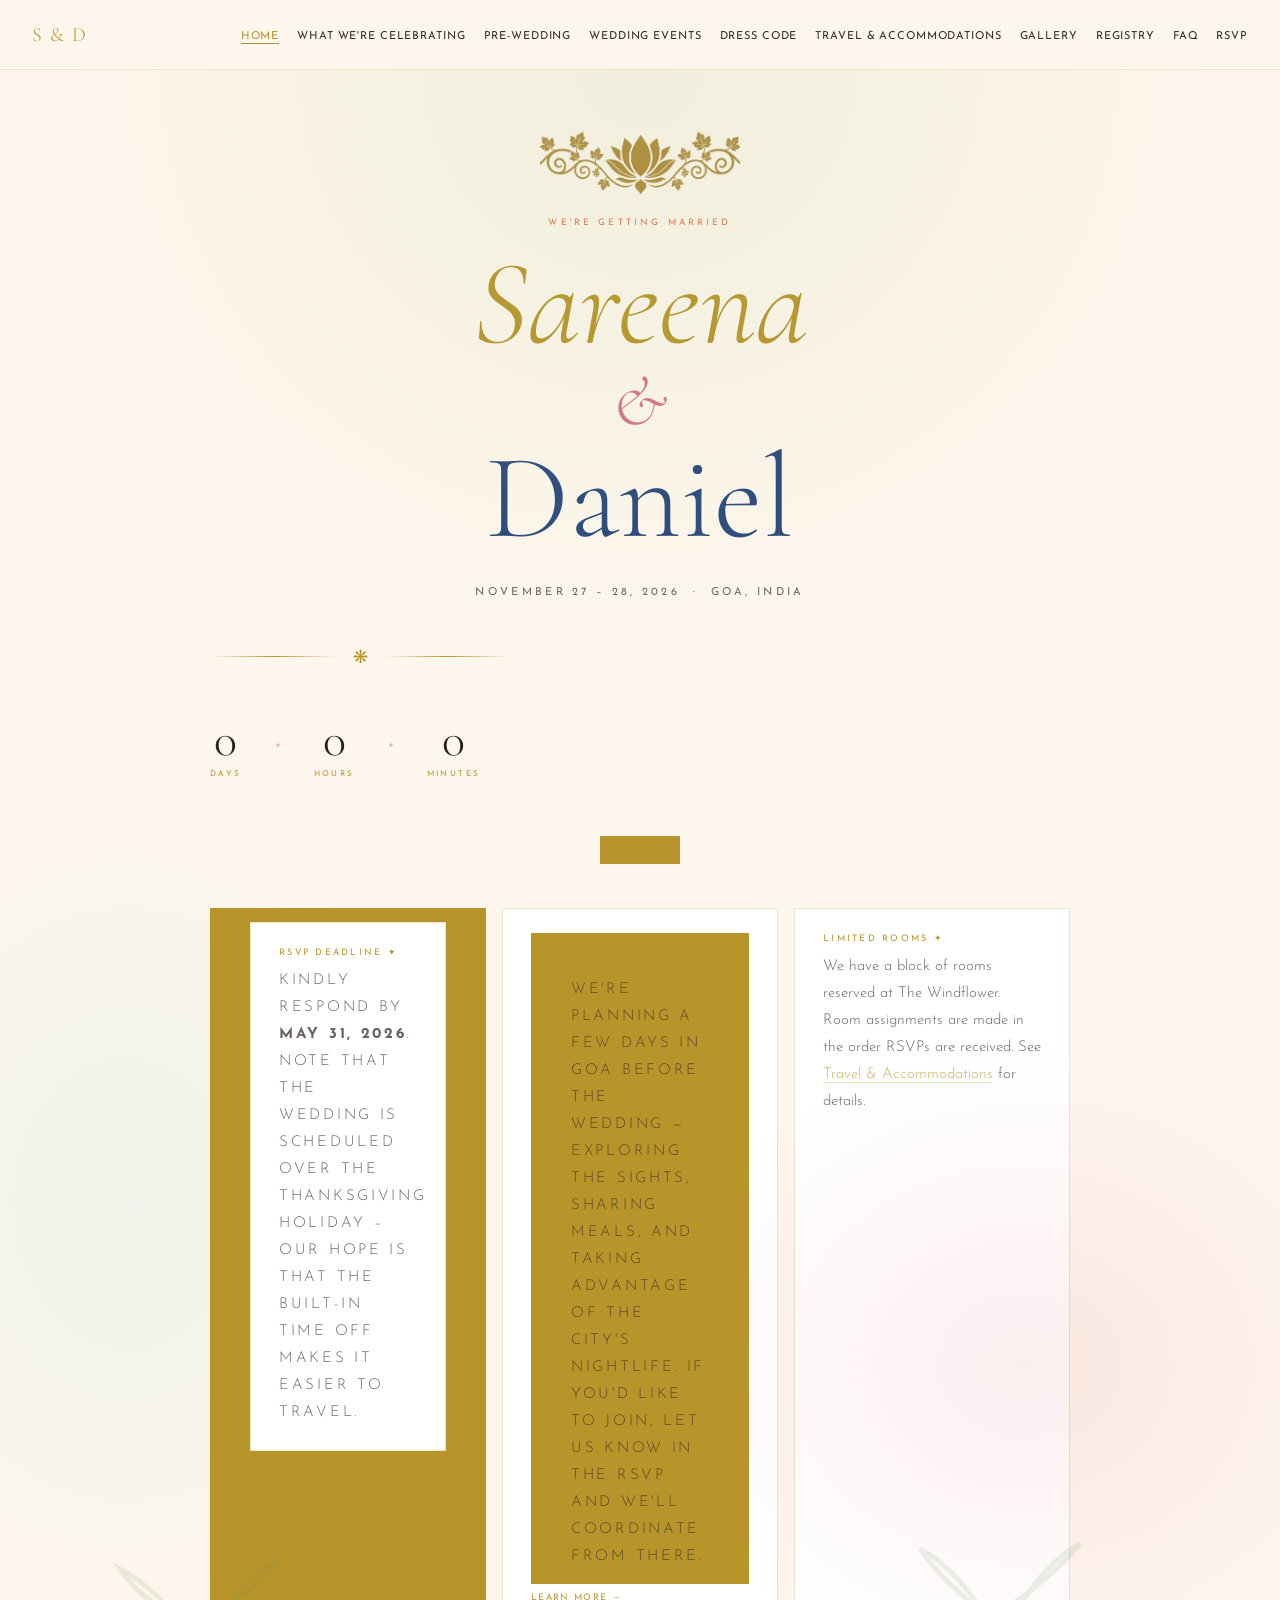
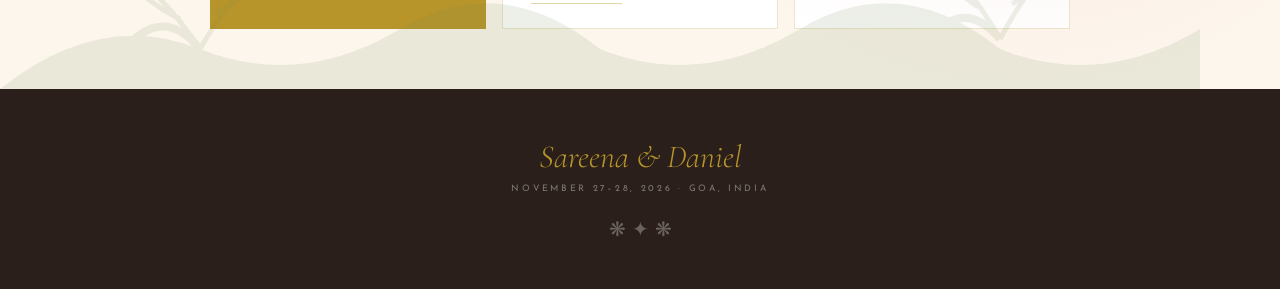
==== commit 1562a720: "Update index.html" ====
--- a/index.html
+++ b/index.html
@@ -69,7 +69,7 @@
         </div>
       </div>
 
-      <a class="btn-primary" href="https://docs.google.com/forms/d/e/1FAIpQLSeM3BhTNq87W_HcuLOuy0IETCmvkxJGmDR7lb1H-H3e1iLuJg/viewform?usp=dialog" target="_blank"><span>RSVP Now</span></a>
+      <a class="btn-primary" href="https://docs.google.com/forms/d/e/1FAIpQLScVHPAFG4wphxlX-LzSeL1GbH42cXWfdTOxJAiVf6qJgEHd7A/viewform?usp=dialog
     </div>
 
     <!-- Bottom: three cards side by side -->
--- a/styles.css
+++ b/styles.css
@@ -156,14 +156,7 @@
   .home-ornament {
     color: var(--antique-gold);
     font-size: 32px;
-    opacity: 0.6;
     margin-bottom: 24px;
-    animation: float 4s ease-in-out infinite;
-  }
-
-  @keyframes float {
-    0%,100% { transform: translateY(0); }
-    50% { transform: translateY(-8px); }
   }
 
   .home-eyebrow {
@@ -713,7 +706,6 @@
     margin-bottom: 8px;
   }
 
-  /* Theme name — second dress-event-time in each card */
   .dress-card-header .dress-event-time:last-child {
     color: #a0a8b0;
     margin-bottom: 20px;
@@ -1477,7 +1469,6 @@
   ══════════════════════════════════════ */
   @media (max-width: 768px) {
 
-    /* NAV */
     nav {
       padding: 0 20px;
       flex-wrap: wrap;
@@ -1485,9 +1476,7 @@
       min-height: var(--nav-h);
     }
 
-    .hamburger {
-      display: block;
-    }
+    .hamburger { display: block; }
 
     .nav-links {
       display: none;
@@ -1498,20 +1487,10 @@
       background: rgba(253, 246, 237, 0.98);
     }
 
-    .nav-links.open {
-      display: flex;
-    }
-
-    .nav-links li {
-      padding: 10px 0;
-    }
-
-    .nav-links a {
-      font-size: 10px;
-      letter-spacing: 0.12em;
-    }
-
-    /* EVENTS PAGE */
+    .nav-links.open { display: flex; }
+    .nav-links li { padding: 10px 0; }
+    .nav-links a { font-size: 10px; letter-spacing: 0.12em; }
+
     .event-card {
       grid-template-columns: 1fr;
       height: auto;
@@ -1530,11 +1509,8 @@
       overflow: visible;
     }
 
-    .event-name {
-      font-size: 36px;
-    }
-
-    /* GENERAL LAYOUT */
+    .event-name { font-size: 36px; }
+
     .events-grid { padding: 0 0 40px; }
     .page-header { padding: 48px 24px 32px; }
     .page-intro { padding: 0 4px; }
@@ -1566,16 +1542,12 @@
     .venue-photo-grid { grid-template-columns: 1fr; }
     .venue-photo-cell { aspect-ratio: 4 / 3; }
 
-    /* GALLERY PAGE */
     .gallery-wrapper { padding: 0 8px 60px; }
     .gallery-wrapper div[style*="grid-template-columns"] { grid-template-columns: 1fr !important; height: auto !important; gap: 3px !important; margin-bottom: 3px !important; }
     .gallery-wrapper div[style*="grid-template-columns"] > div { min-height: 240px; }
     .gallery-wrapper div[style*="height"] { height: auto !important; }
 
-    /* HOME PAGE */
-    .home-hero {
-      padding: 40px 24px;
-    }
+    .home-hero { padding: 40px 24px; }
     .home-hero-left {
       display: flex;
       flex-direction: column;
@@ -1583,13 +1555,9 @@
       text-align: center;
       width: 100%;
     }
-    .countdown {
-      justify-content: center;
-    }
+    .countdown { justify-content: center; }
     .home-hero-right { margin-top: 32px; }
-    .home-info-cards {
-      grid-template-columns: 1fr;
-    }
+    .home-info-cards { grid-template-columns: 1fr; }
     .home-names { font-size: 48px; }
     .countdown { gap: 20px; }
     .countdown-num { font-size: 36px; }
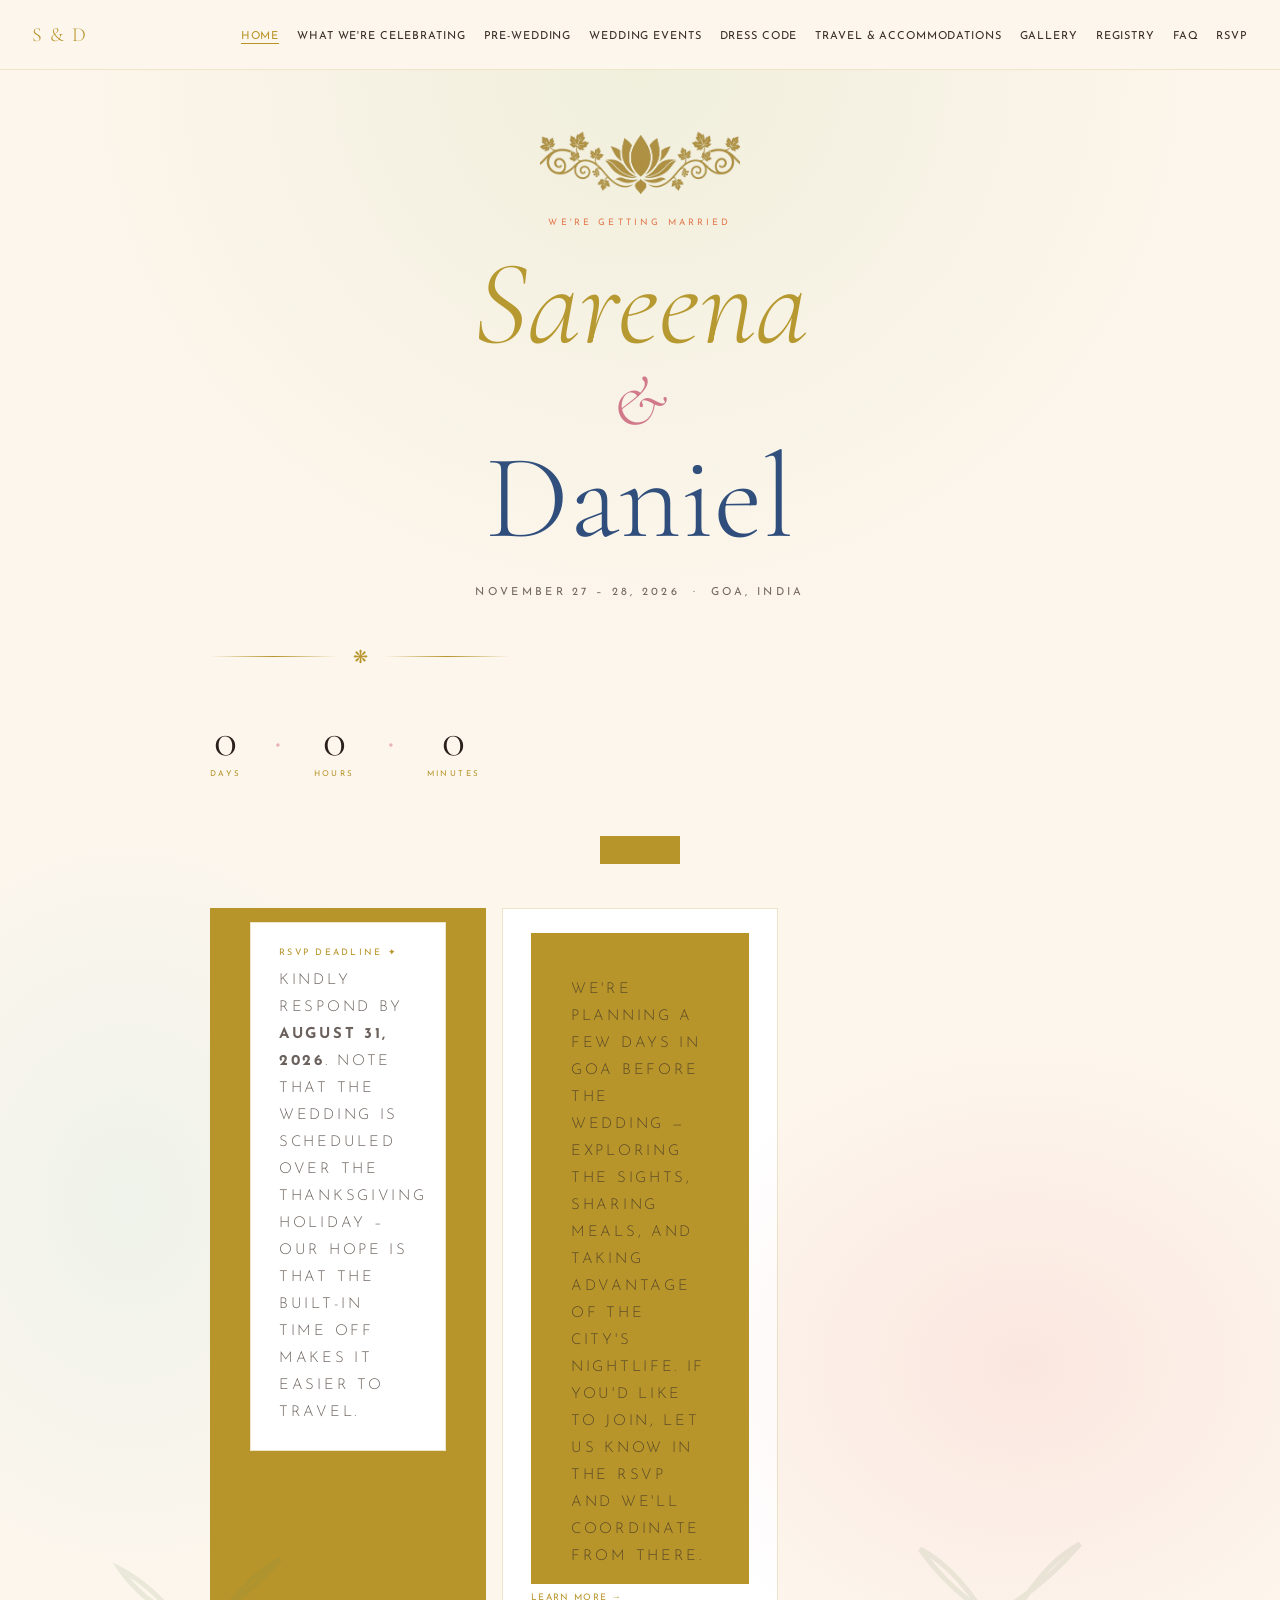
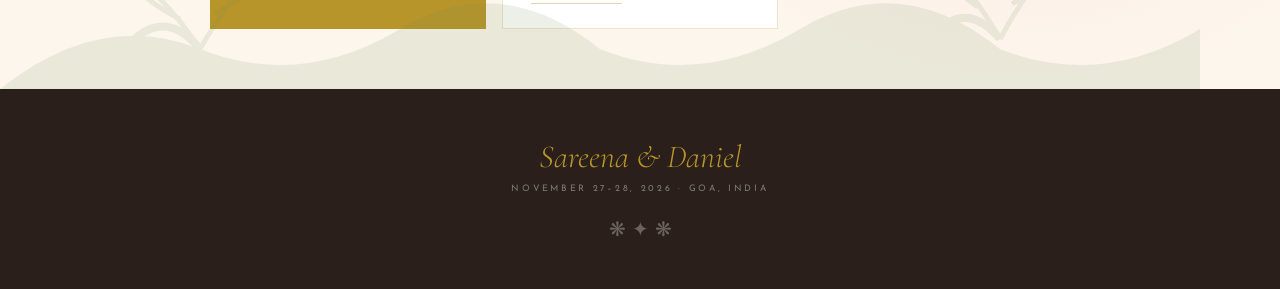
==== commit df85f695: "Update index.html" ====
--- a/index.html
+++ b/index.html
@@ -72,24 +72,19 @@
       <a class="btn-primary" href="https://docs.google.com/forms/d/e/1FAIpQLScVHPAFG4wphxlX-LzSeL1GbH42cXWfdTOxJAiVf6qJgEHd7A/viewform?usp=dialog
     </div>
 
-    <!-- Bottom: three cards side by side -->
+    <!-- Bottom: two cards side by side -->
     <div class="home-hero-right">
       <div class="home-info-cards">
 
         <div class="home-info-card">
           <div class="home-info-card-label">RSVP Deadline ✦</div>
-          <p>Kindly respond by <strong>May 31, 2026</strong>. Note that the wedding is scheduled over the Thanksgiving holiday – our hope is that the built-in time off makes it easier to travel.</p>
+          <p>Kindly respond by <strong>August 31, 2026</strong>. Note that the wedding is scheduled over the Thanksgiving holiday – our hope is that the built-in time off makes it easier to travel.</p>
         </div>
 
         <div class="home-info-card">
           <div class="home-info-card-label">Pre-Wedding in Goa ✦</div>
           <p>We're planning a few days in Goa before the wedding — exploring the sights, sharing meals, and taking advantage of the city's nightlife. If you'd like to join, let us know in the RSVP and we'll coordinate from there.</p>
           <a href="prewedding.html" class="home-info-card-link">Learn more →</a>
-        </div>
-
-        <div class="home-info-card">
-          <div class="home-info-card-label">Limited Rooms ✦</div>
-          <p>We have a block of rooms reserved at The Windflower. Room assignments are made in the order RSVPs are received. See <a href="travel.html" class="home-info-card-inline-link">Travel & Accommodations</a> for details.</p>
         </div>
 
       </div>
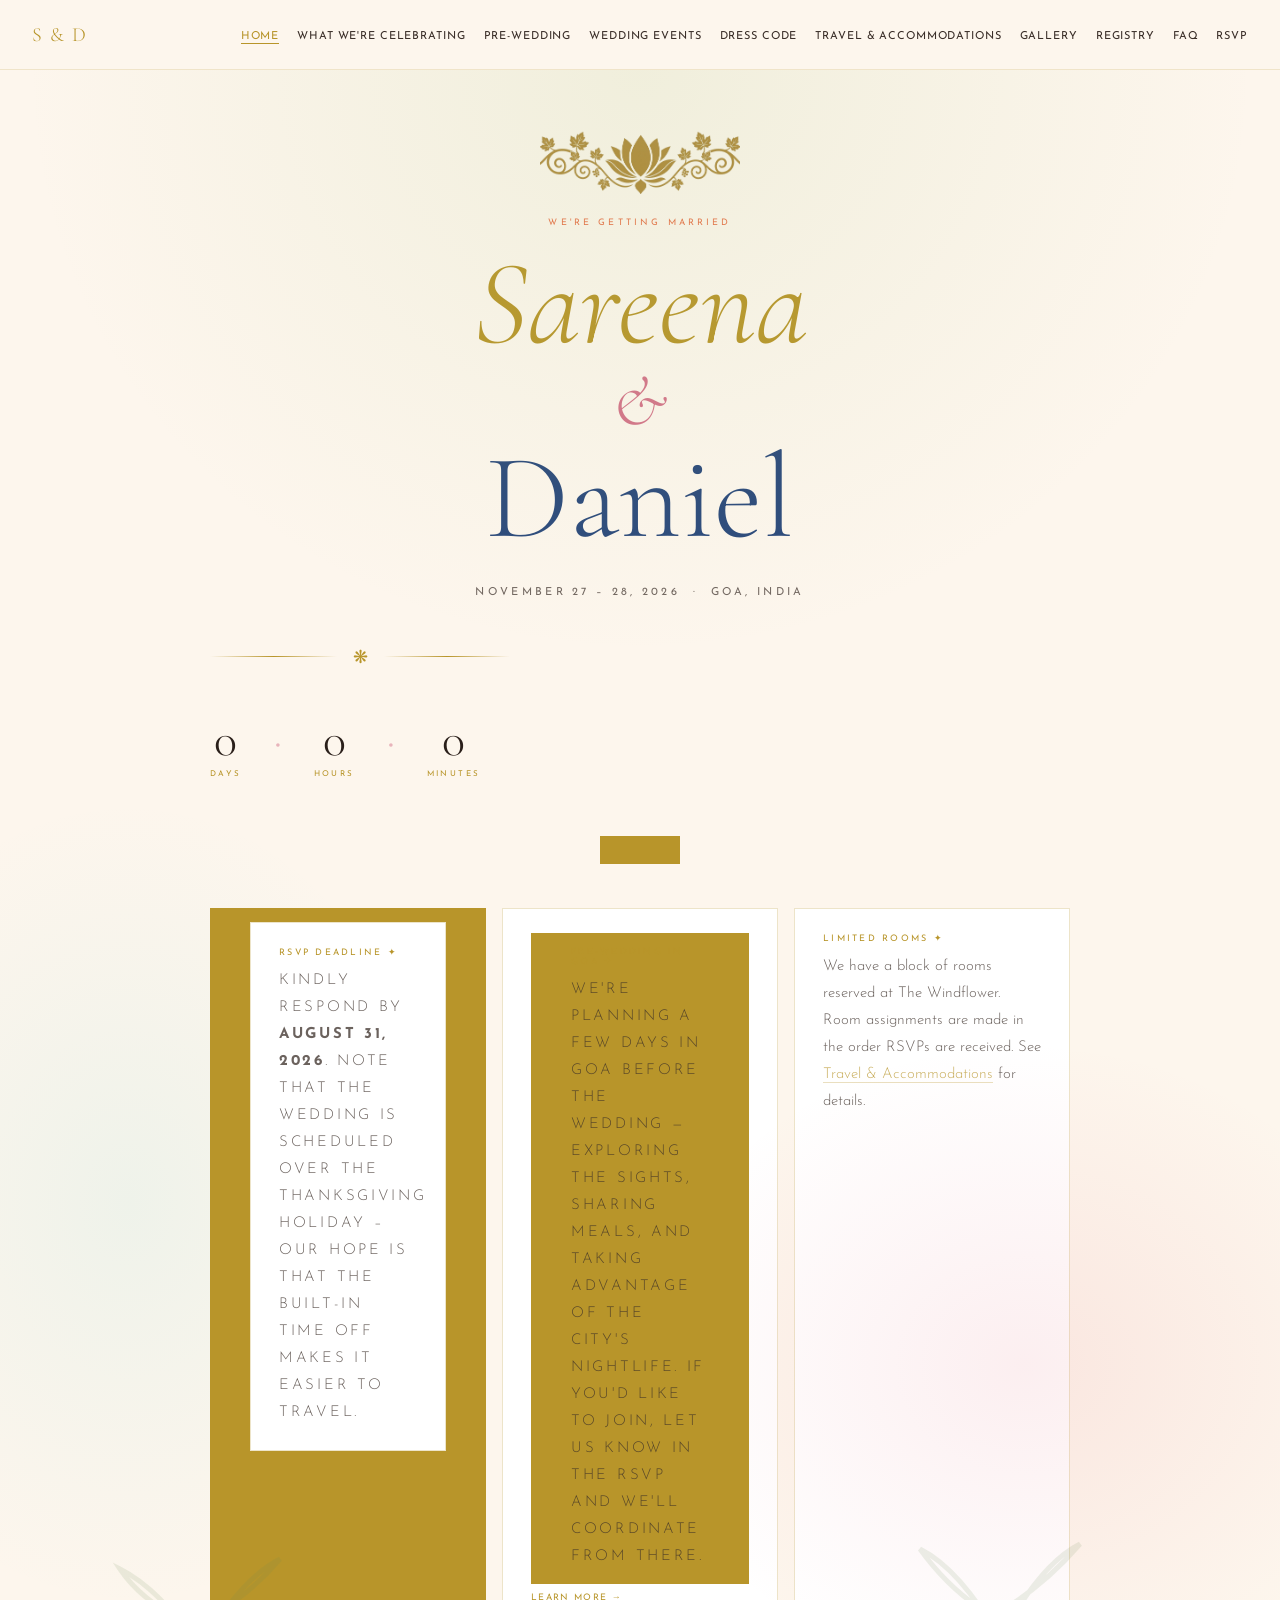
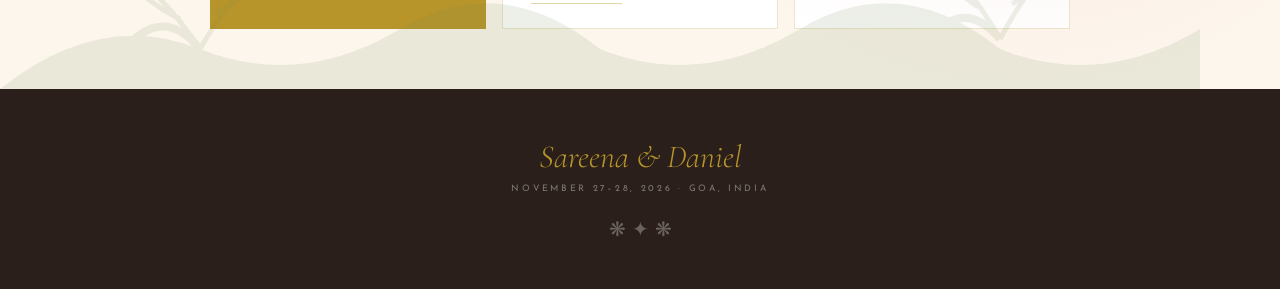
==== commit 13ff9243: "Update index.html" ====
--- a/index.html
+++ b/index.html
@@ -72,7 +72,7 @@
       <a class="btn-primary" href="https://docs.google.com/forms/d/e/1FAIpQLScVHPAFG4wphxlX-LzSeL1GbH42cXWfdTOxJAiVf6qJgEHd7A/viewform?usp=dialog
     </div>
 
-    <!-- Bottom: two cards side by side -->
+    <!-- Bottom: three cards side by side -->
     <div class="home-hero-right">
       <div class="home-info-cards">
 
@@ -85,6 +85,11 @@
           <div class="home-info-card-label">Pre-Wedding in Goa ✦</div>
           <p>We're planning a few days in Goa before the wedding — exploring the sights, sharing meals, and taking advantage of the city's nightlife. If you'd like to join, let us know in the RSVP and we'll coordinate from there.</p>
           <a href="prewedding.html" class="home-info-card-link">Learn more →</a>
+        </div>
+        
+        <div class="home-info-card">
+          <div class="home-info-card-label">Limited Rooms ✦</div>
+          <p>We have a block of rooms reserved at The Windflower. Room assignments are made in the order RSVPs are received. See <a href="travel.html" class="home-info-card-inline-link">Travel & Accommodations</a> for details.</p>
         </div>
 
       </div>
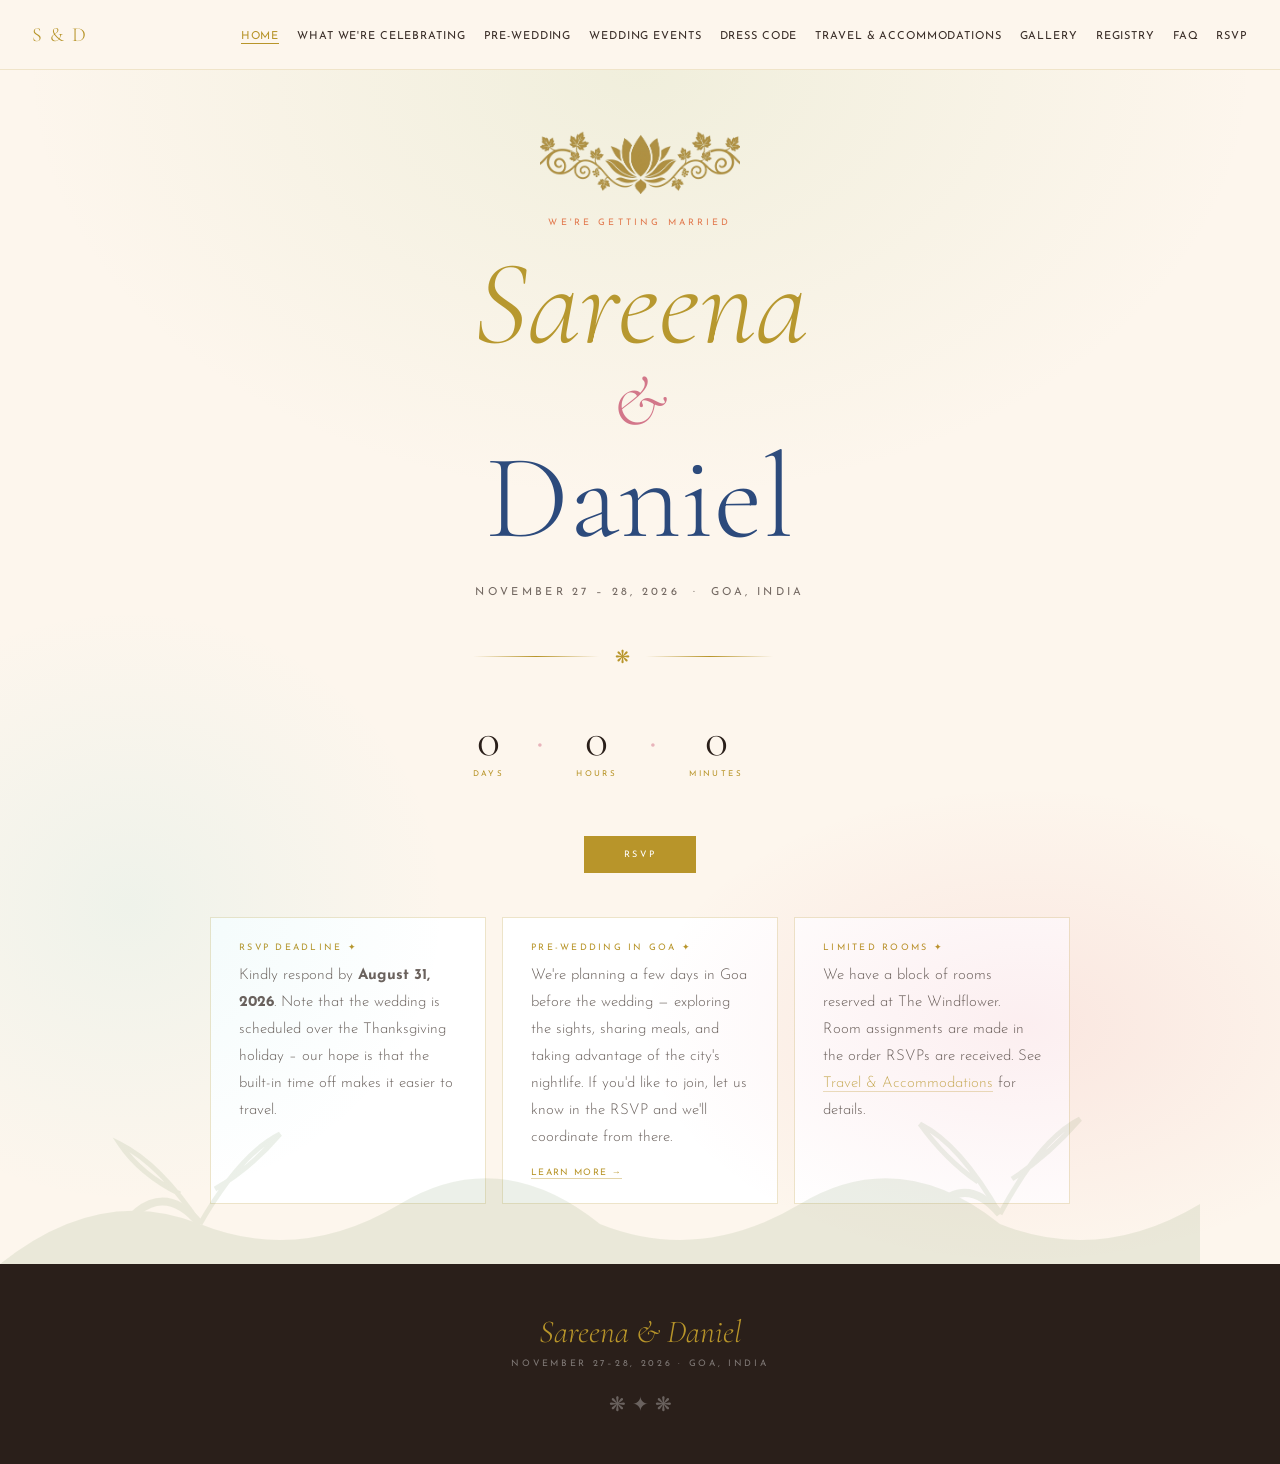
==== commit 7bd0cf4c: "Update index.html" ====
--- a/index.html
+++ b/index.html
@@ -69,8 +69,10 @@
         </div>
       </div>
 
-      <a class="btn-primary" href="https://docs.google.com/forms/d/e/1FAIpQLScVHPAFG4wphxlX-LzSeL1GbH42cXWfdTOxJAiVf6qJgEHd7A/viewform?usp=dialog
-    </div>
+      <a class="btn-primary" href="https://docs.google.com/forms/d/e/1FAIpQLScVHPAFG4wphxlX-LzSeL1GbH42cXWfdTOxJAiVf6qJgEHd7A/viewform?usp=dialog">
+  RSVP
+</a>
+</div>
 
     <!-- Bottom: three cards side by side -->
     <div class="home-hero-right">
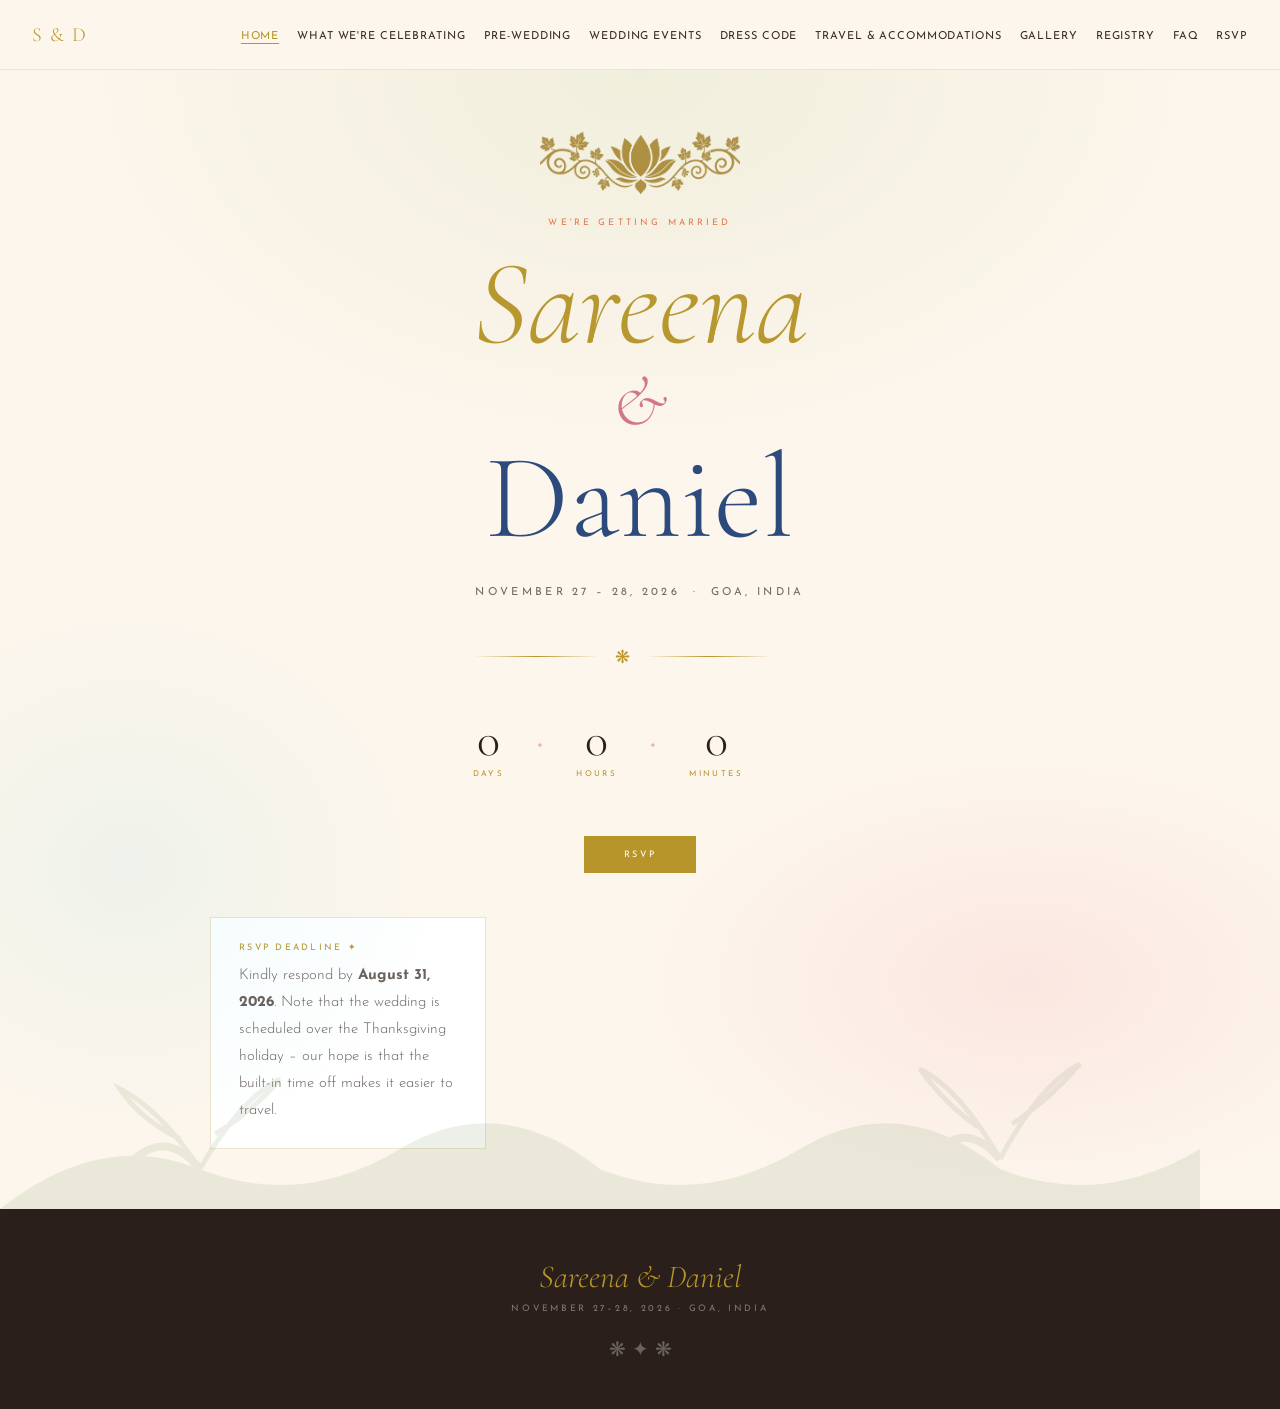
==== commit 36634f8f: "Update index.html" ====
--- a/index.html
+++ b/index.html
@@ -35,7 +35,6 @@
 <main id="home" class="page-content">
   <div class="home-hero">
 
-    <!-- Top: centered names, countdown, RSVP -->
     <div class="home-hero-left">
       <div class="home-ornament"><img src="lotus-wide.png" style="width:200px;opacity:1;display:block;margin:0 auto;" alt="lotus ornament"></div>
       <p class="home-eyebrow">We're getting married</p>
@@ -72,9 +71,8 @@
       <a class="btn-primary" href="https://docs.google.com/forms/d/e/1FAIpQLScVHPAFG4wphxlX-LzSeL1GbH42cXWfdTOxJAiVf6qJgEHd7A/viewform?usp=dialog">
   RSVP
 </a>
-</div>
+    </div>
 
-    <!-- Bottom: three cards side by side -->
     <div class="home-hero-right">
       <div class="home-info-cards">
 
@@ -83,23 +81,11 @@
           <p>Kindly respond by <strong>August 31, 2026</strong>. Note that the wedding is scheduled over the Thanksgiving holiday – our hope is that the built-in time off makes it easier to travel.</p>
         </div>
 
-        <div class="home-info-card">
-          <div class="home-info-card-label">Pre-Wedding in Goa ✦</div>
-          <p>We're planning a few days in Goa before the wedding — exploring the sights, sharing meals, and taking advantage of the city's nightlife. If you'd like to join, let us know in the RSVP and we'll coordinate from there.</p>
-          <a href="prewedding.html" class="home-info-card-link">Learn more →</a>
-        </div>
-        
-        <div class="home-info-card">
-          <div class="home-info-card-label">Limited Rooms ✦</div>
-          <p>We have a block of rooms reserved at The Windflower. Room assignments are made in the order RSVPs are received. See <a href="travel.html" class="home-info-card-inline-link">Travel & Accommodations</a> for details.</p>
-        </div>
-
       </div>
     </div>
 
   </div>
 
-  <!-- Decorative tropical element -->
   <svg class="home-palms" viewBox="0 0 1200 200" xmlns="http://www.w3.org/2000/svg" preserveAspectRatio="xMidYMax slice">
     <path d="M0,200 Q100,120 200,160 Q300,200 400,140 Q500,80 600,160 Q700,200 800,140 Q900,80 1000,160 Q1100,200 1200,140 L1200,200 Z" fill="#6b8c52"/>
     <path d="M100,200 Q150,100 200,160" stroke="#6b8c52" stroke-width="8" fill="none"/>
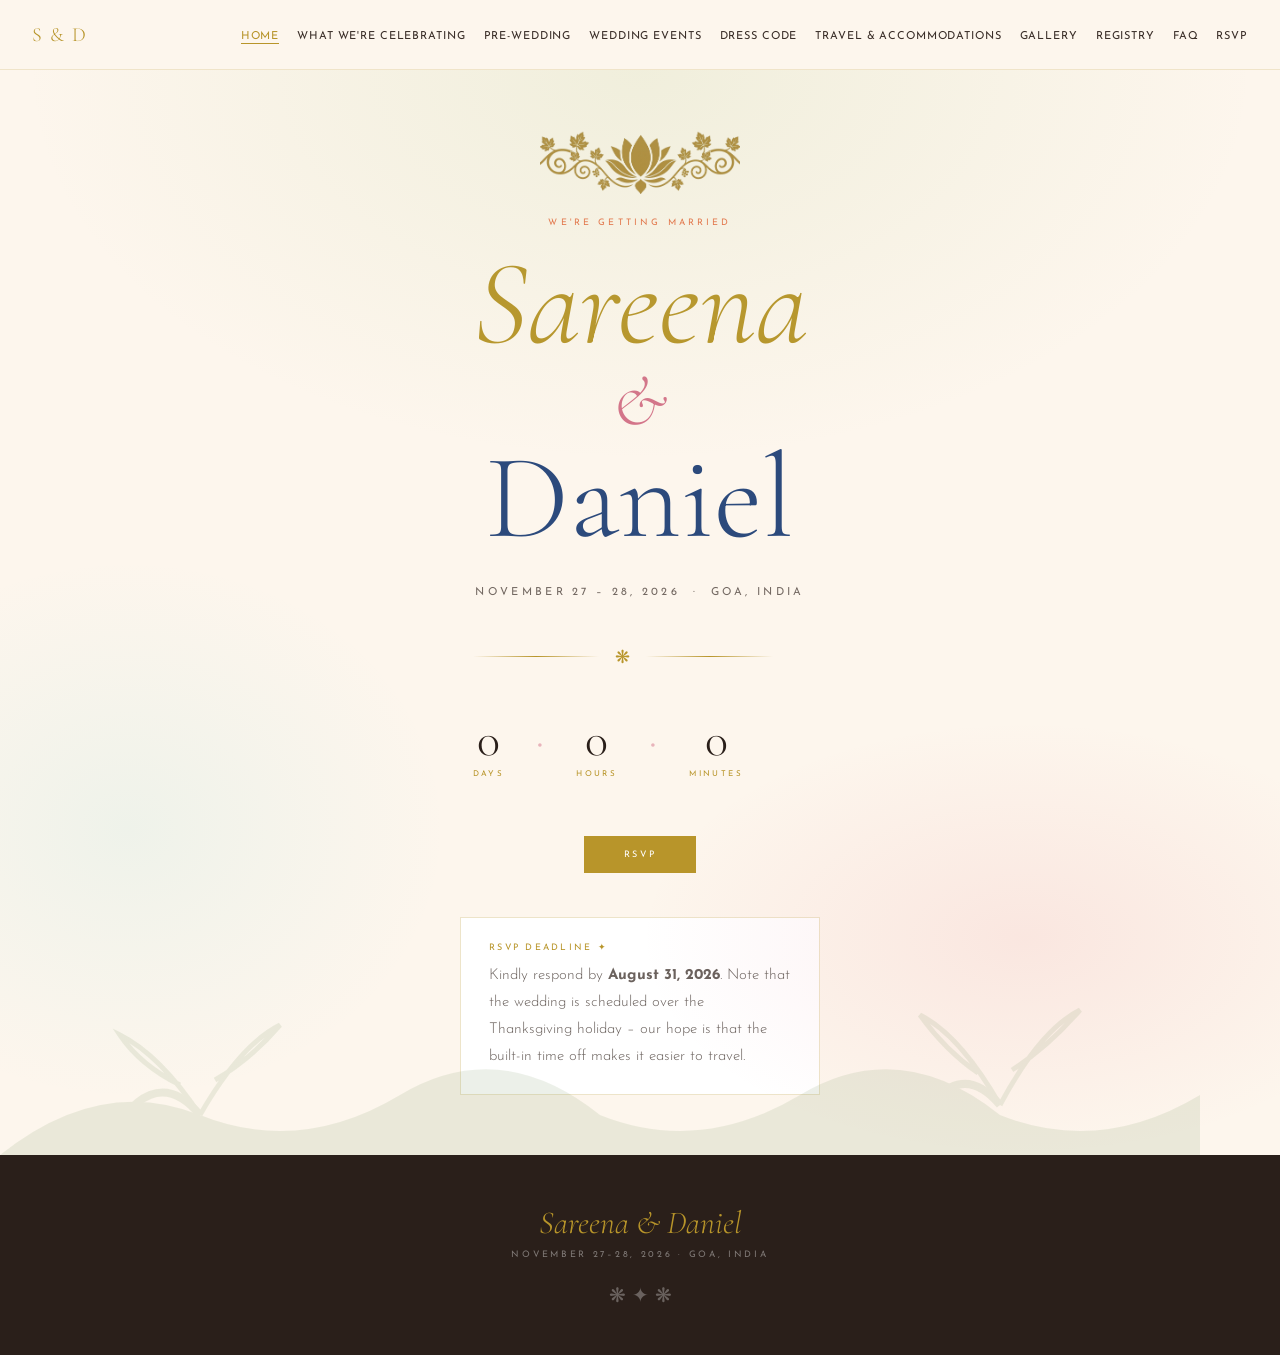
==== commit 346b8e12: "Update index.html" ====
--- a/index.html
+++ b/index.html
@@ -74,9 +74,9 @@
     </div>
 
     <div class="home-hero-right">
-      <div class="home-info-cards">
+      <div class="home-info-cards" style="grid-template-columns: 1fr; max-width: 400px;">
 
-        <div class="home-info-card">
+        <div class="home-info-card" style="max-width:360px;margin:0 auto;">
           <div class="home-info-card-label">RSVP Deadline ✦</div>
           <p>Kindly respond by <strong>August 31, 2026</strong>. Note that the wedding is scheduled over the Thanksgiving holiday – our hope is that the built-in time off makes it easier to travel.</p>
         </div>
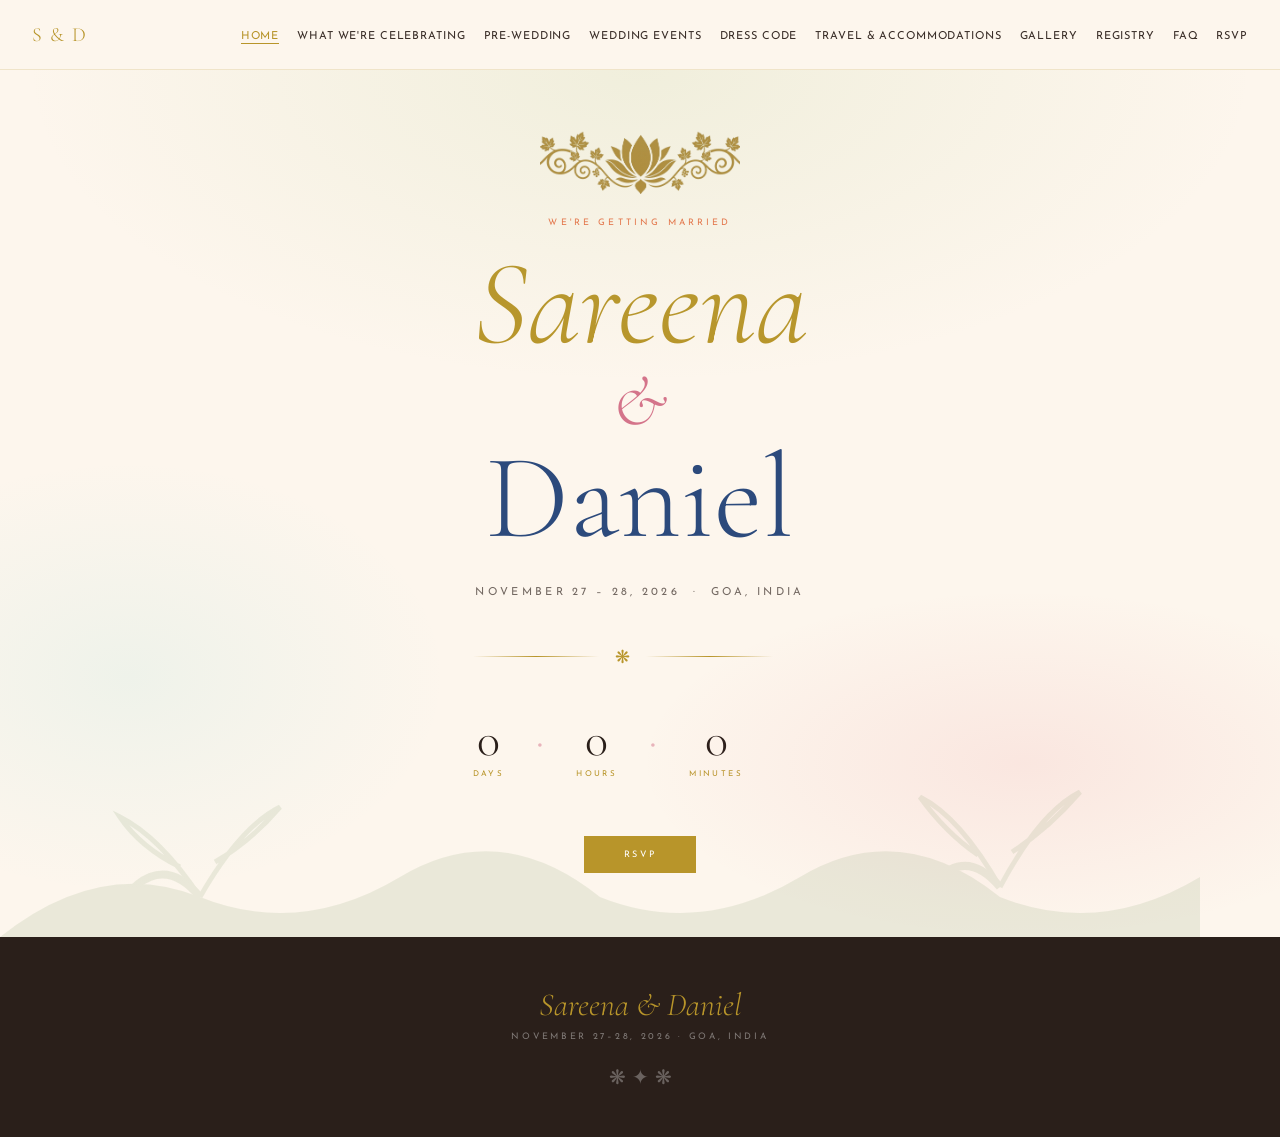
==== commit 8f273808: "Update index.html" ====
--- a/index.html
+++ b/index.html
@@ -68,20 +68,7 @@
         </div>
       </div>
 
-      <a class="btn-primary" href="https://docs.google.com/forms/d/e/1FAIpQLScVHPAFG4wphxlX-LzSeL1GbH42cXWfdTOxJAiVf6qJgEHd7A/viewform?usp=dialog">
-  RSVP
-</a>
-    </div>
-
-    <div class="home-hero-right">
-      <div class="home-info-cards" style="grid-template-columns: 1fr; max-width: 400px;">
-
-        <div class="home-info-card" style="max-width:360px;margin:0 auto;">
-          <div class="home-info-card-label">RSVP Deadline ✦</div>
-          <p>Kindly respond by <strong>August 31, 2026</strong>. Note that the wedding is scheduled over the Thanksgiving holiday – our hope is that the built-in time off makes it easier to travel.</p>
-        </div>
-
-      </div>
+      <a class="btn-primary" href="https://docs.google.com/forms/d/e/1FAIpQLScVHPAFG4wphxlX-LzSeL1GbH42cXWfdTOxJAiVf6qJgEHd7A/viewform?usp=dialog">RSVP</a>
     </div>
 
   </div>
